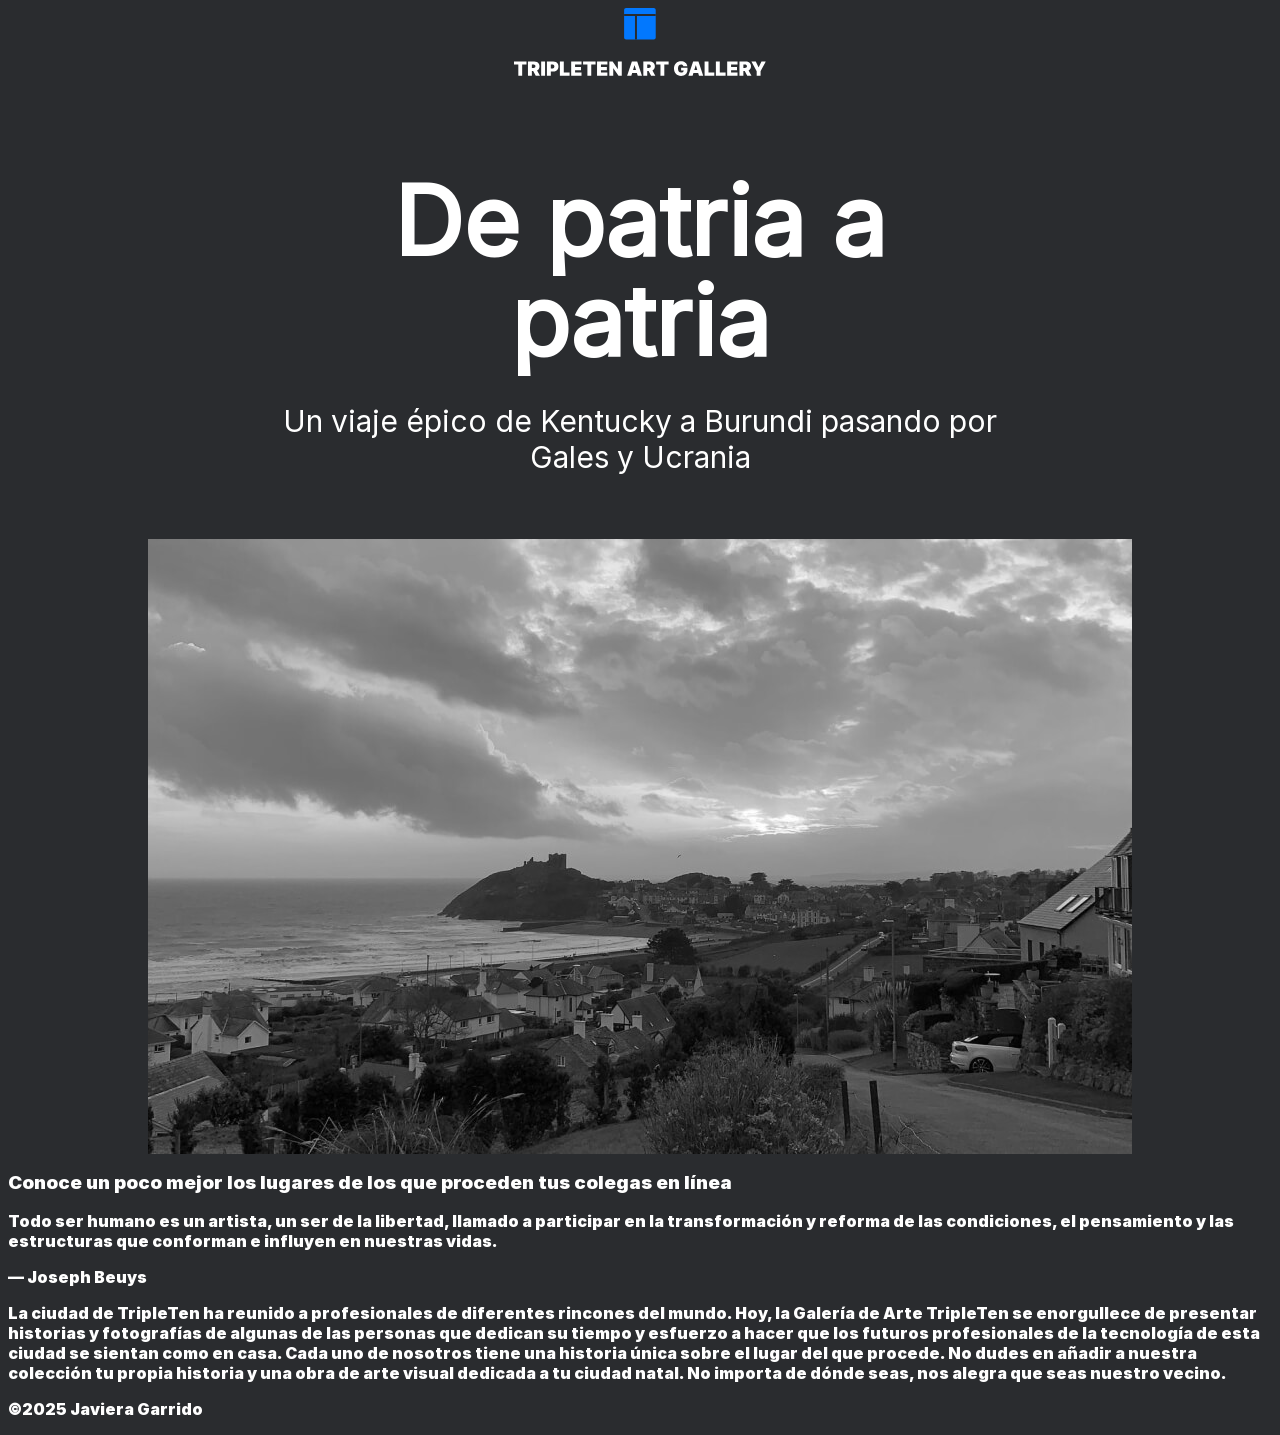
==== index.html @ 82192c32 "nueva actualizacion" ====
<!DOCTYPE html>
<html lang="es">
  <head>
    <meta charset="UTF-8" />
    <meta name="viewport" content="width=device-width, initial-scale=1.0" />
    <title>Galería de Arte Tripleten</title>
    <meta name="description" content="galería de fotos de paisajes" />
    <meta name="keywords" content="galería,patria,lugares,viajes" />
    <meta name="author" content="Javiera Garrido" />
    <link rel="stylesheet" href="./pages/index.css" />
    <link rel="shortcut icon" href="./favicon.png" />
  </head>
  <body>
    <div class="page">
      <header class="header">
        <div>
          <img
            src="./images/logo.svg"
            alt="Logo de Tripleten"
            class="header__logo"
          />
        </div>
      </header>
      <main class="content">
        <section class="lead">
          <h1 class="lead__title">De patria a patria</h1>
          <h2 class="lead__subtitle">
            Un viaje épico de Kentucky a Burundi pasando por Gales y Ucrania
          </h2>
          <img
            src="./images/blackandwhitepaisage.jpg"
            alt="paisaje de playa blanco y negro"
            class="blackandwhite__image"
          />
        </section>
        <section class="intro">
          <h3 class="intro__title">
            Conoce un poco mejor los lugares de los que proceden tus colegas en
            línea
          </h3>
          <p class="intro__text1">
            Todo ser humano es un artista, un ser de la libertad, llamado a
            participar en la transformación y reforma de las condiciones, el
            pensamiento y las estructuras que conforman e influyen en nuestras
            vidas.
          </p>
          <p class="intro__text2">— Joseph Beuys</p>
          <p class="intro__text3">
            La ciudad de TripleTen ha reunido a profesionales de diferentes
            rincones del mundo. Hoy, la Galería de Arte TripleTen se enorgullece
            de presentar historias y fotografías de algunas de las personas que
            dedican su tiempo y esfuerzo a hacer que los futuros profesionales
            de la tecnología de esta ciudad se sientan como en casa. Cada uno de
            nosotros tiene una historia única sobre el lugar del que procede. No
            dudes en añadir a nuestra colección tu propia historia y una obra de
            arte visual dedicada a tu ciudad natal. No importa de dónde seas,
            nos alegra que seas nuestro vecino.
          </p>
        </section>
      </main>
        <footer class="footer">
            <p class="footer__copyright">©2025 Javiera Garrido</p>
          </footer>
        </div>
      </body>
    </html>
---- pages/index.css ----
@import url(../vendor/normalize.css);
@import url(../vendor/fonts.css);
@import url(../blocks/pages.css);
@import url(../blocks/header.css);
@import url(../blocks/lead.css);
@import url(../blocks/photo-grid.css);
@import url(../blocks/places.css);
@import url(../blocks/footer.css);
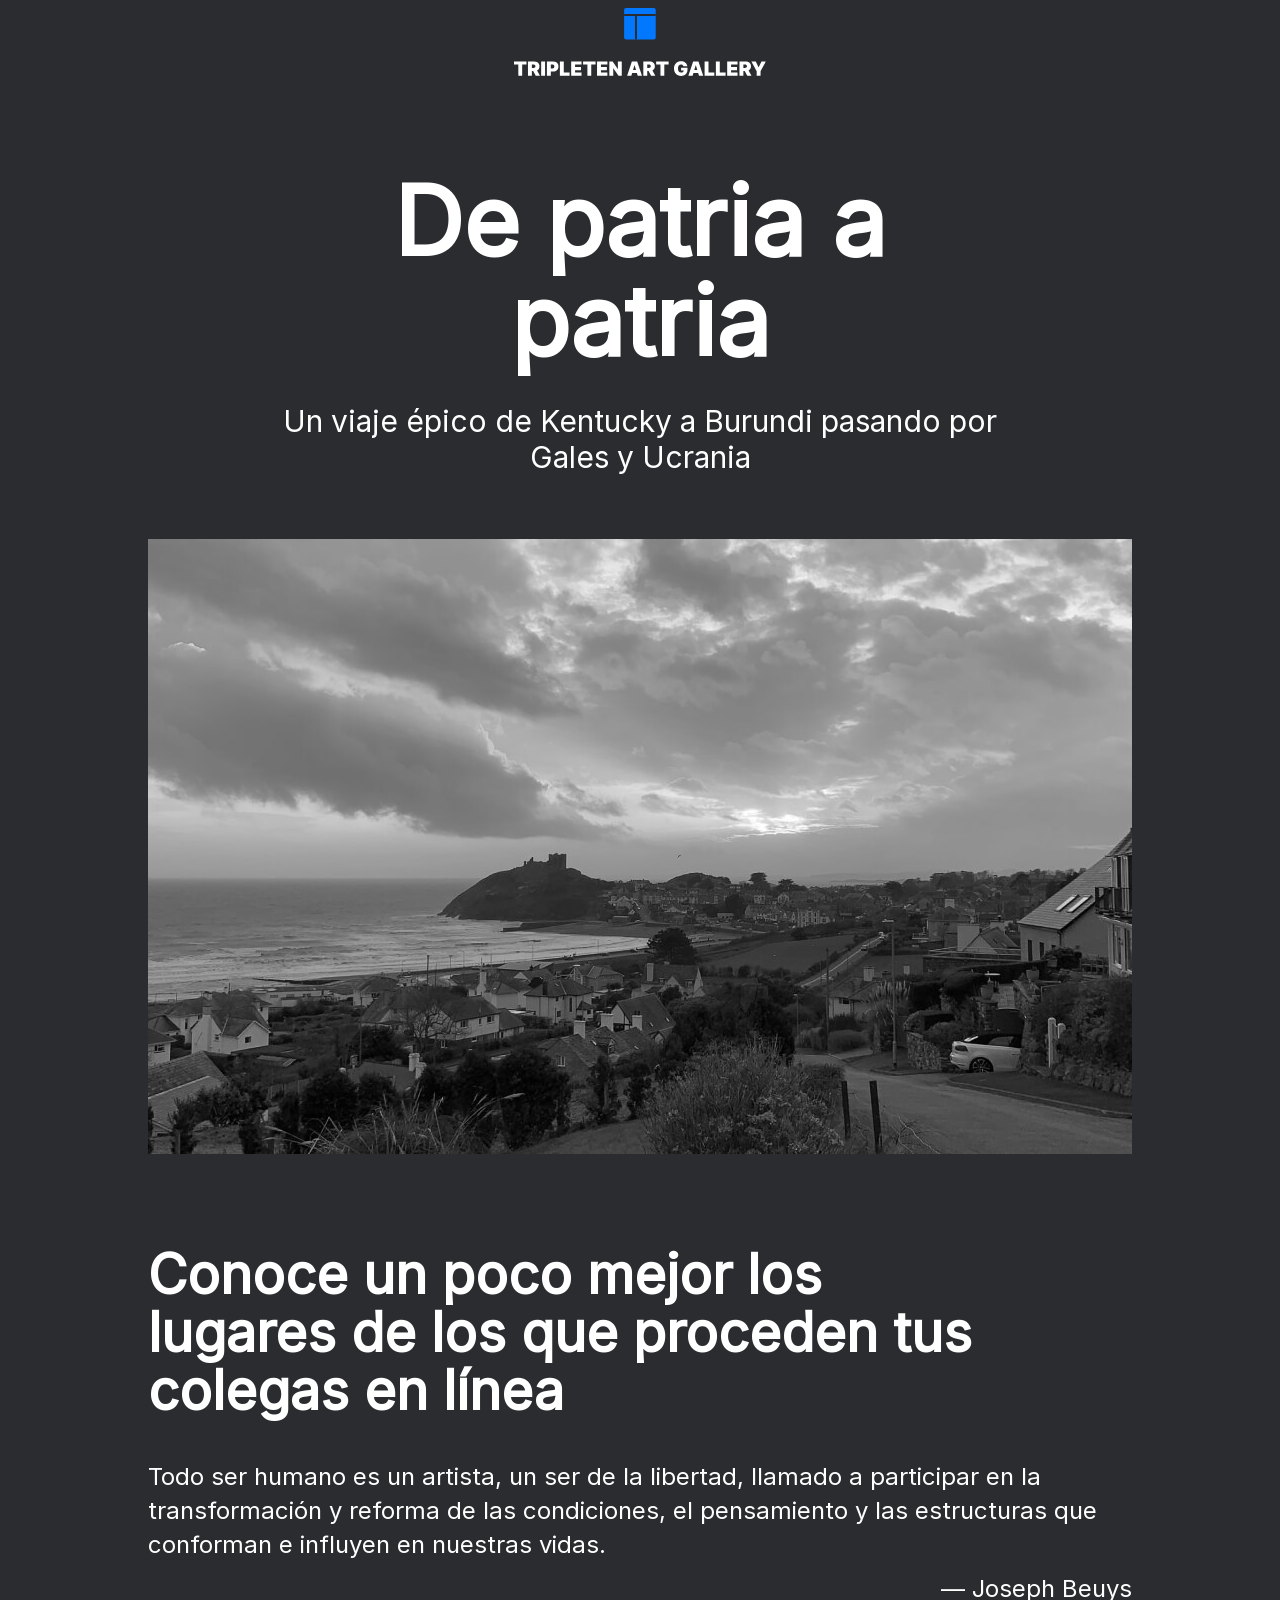
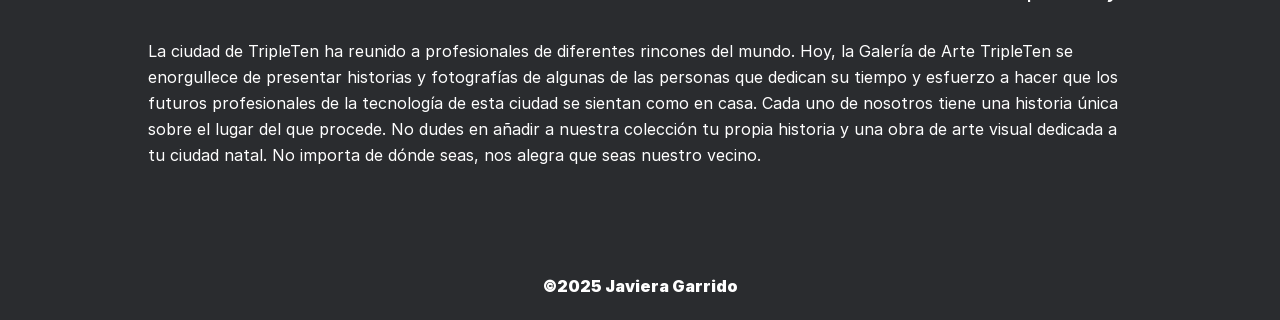
==== commit 9931ba6e: "nueva actualizacion" ====
--- a/index.html
+++ b/index.html
@@ -30,7 +30,7 @@
           <img
             src="./images/blackandwhitepaisage.jpg"
             alt="paisaje de playa blanco y negro"
-            class="blackandwhite__image"
+            class="lead__image"
           />
         </section>
         <section class="intro">
--- a/pages/index.css
+++ b/pages/index.css
@@ -1,7 +1,8 @@
 @import url(../vendor/normalize.css);
 @import url(../vendor/fonts.css);
-@import url(../blocks/pages.css);
+@import url(../blocks/page.css);
 @import url(../blocks/header.css);
+@import url(../blocks/intro.css);
 @import url(../blocks/lead.css);
 @import url(../blocks/photo-grid.css);
 @import url(../blocks/places.css);
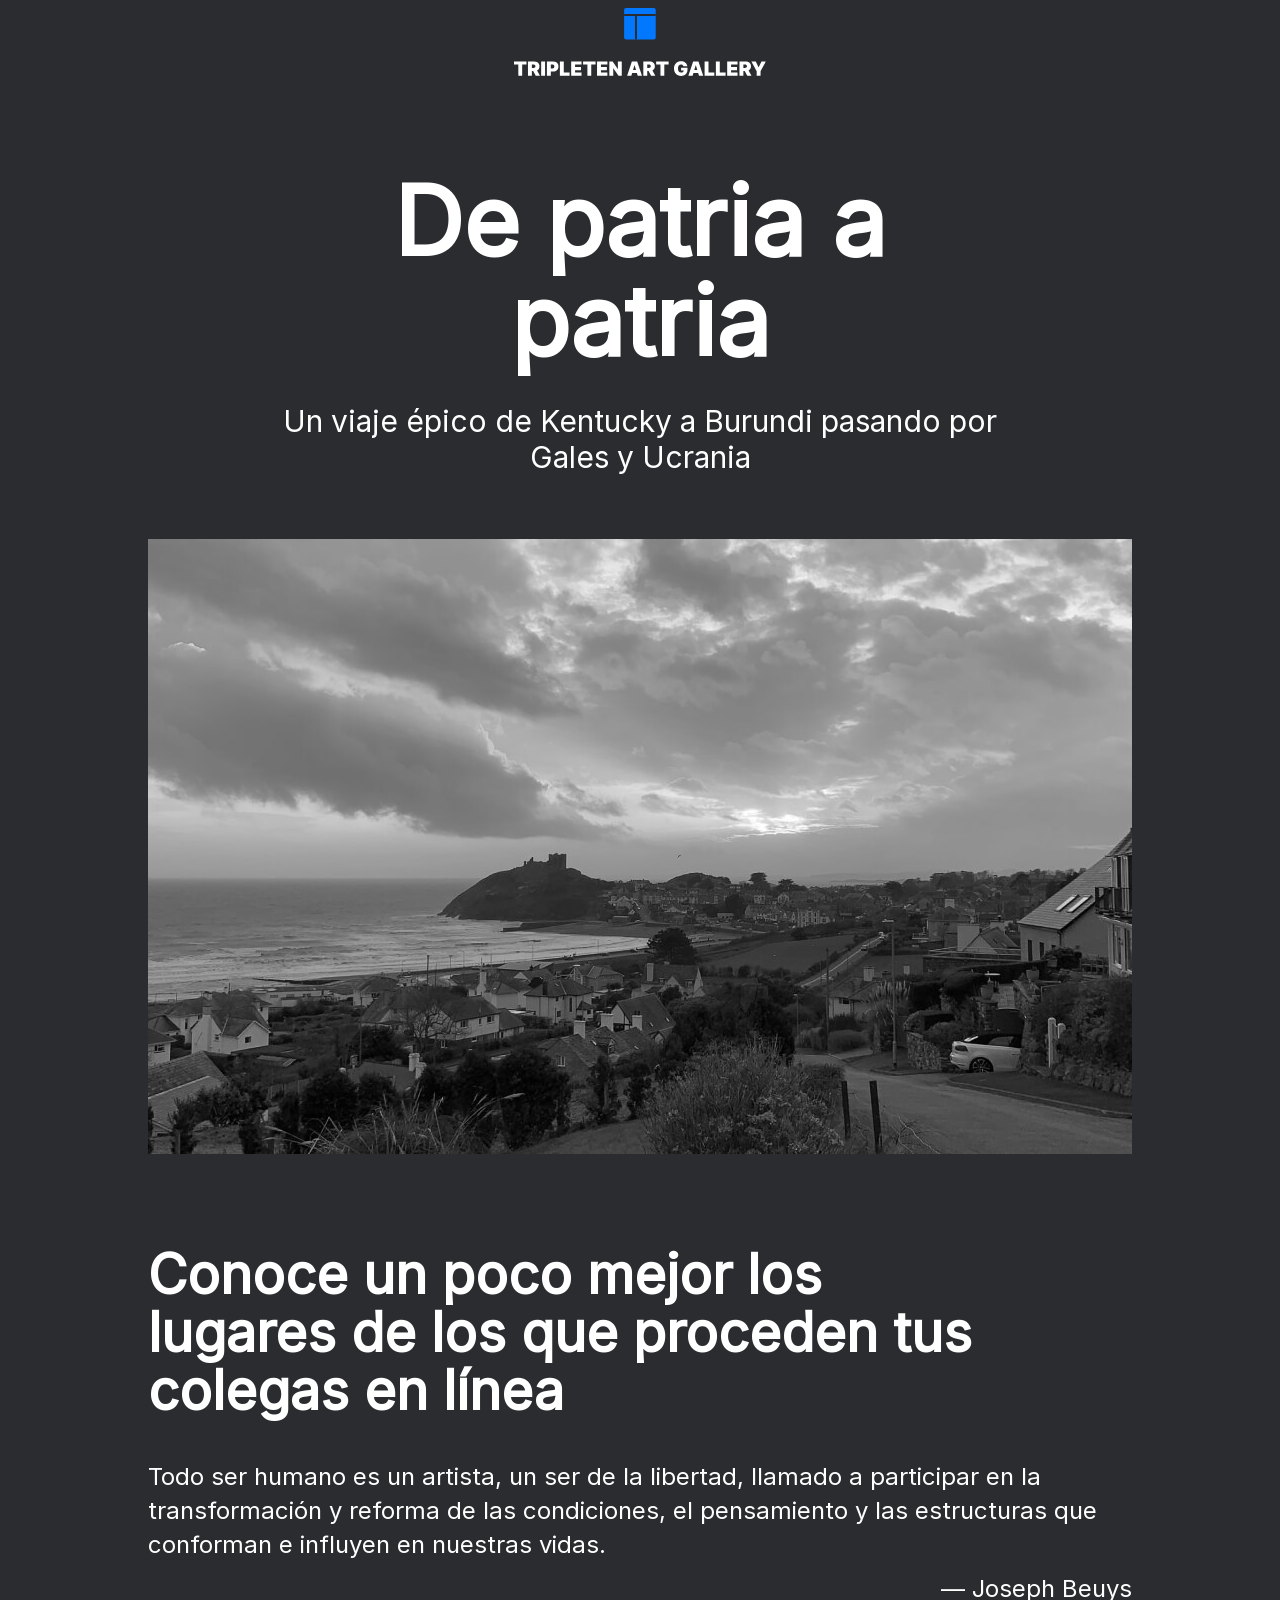
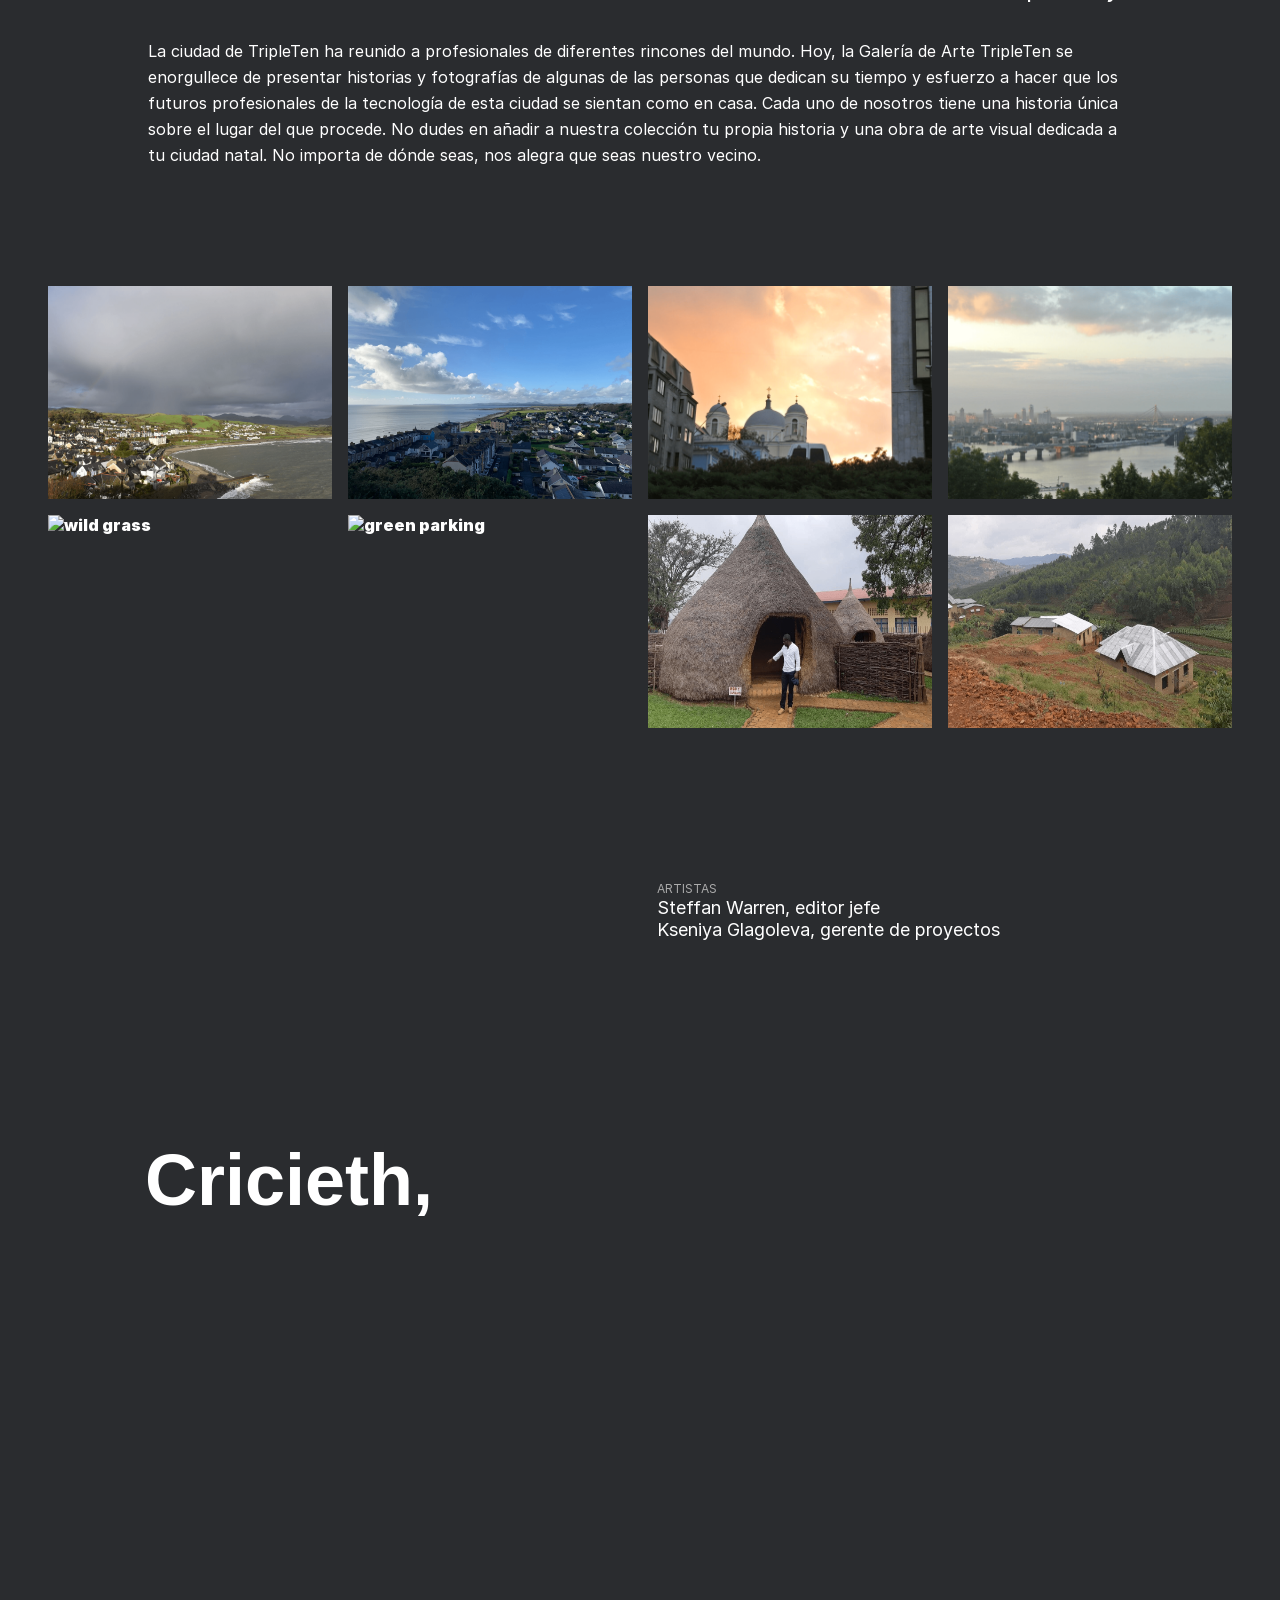
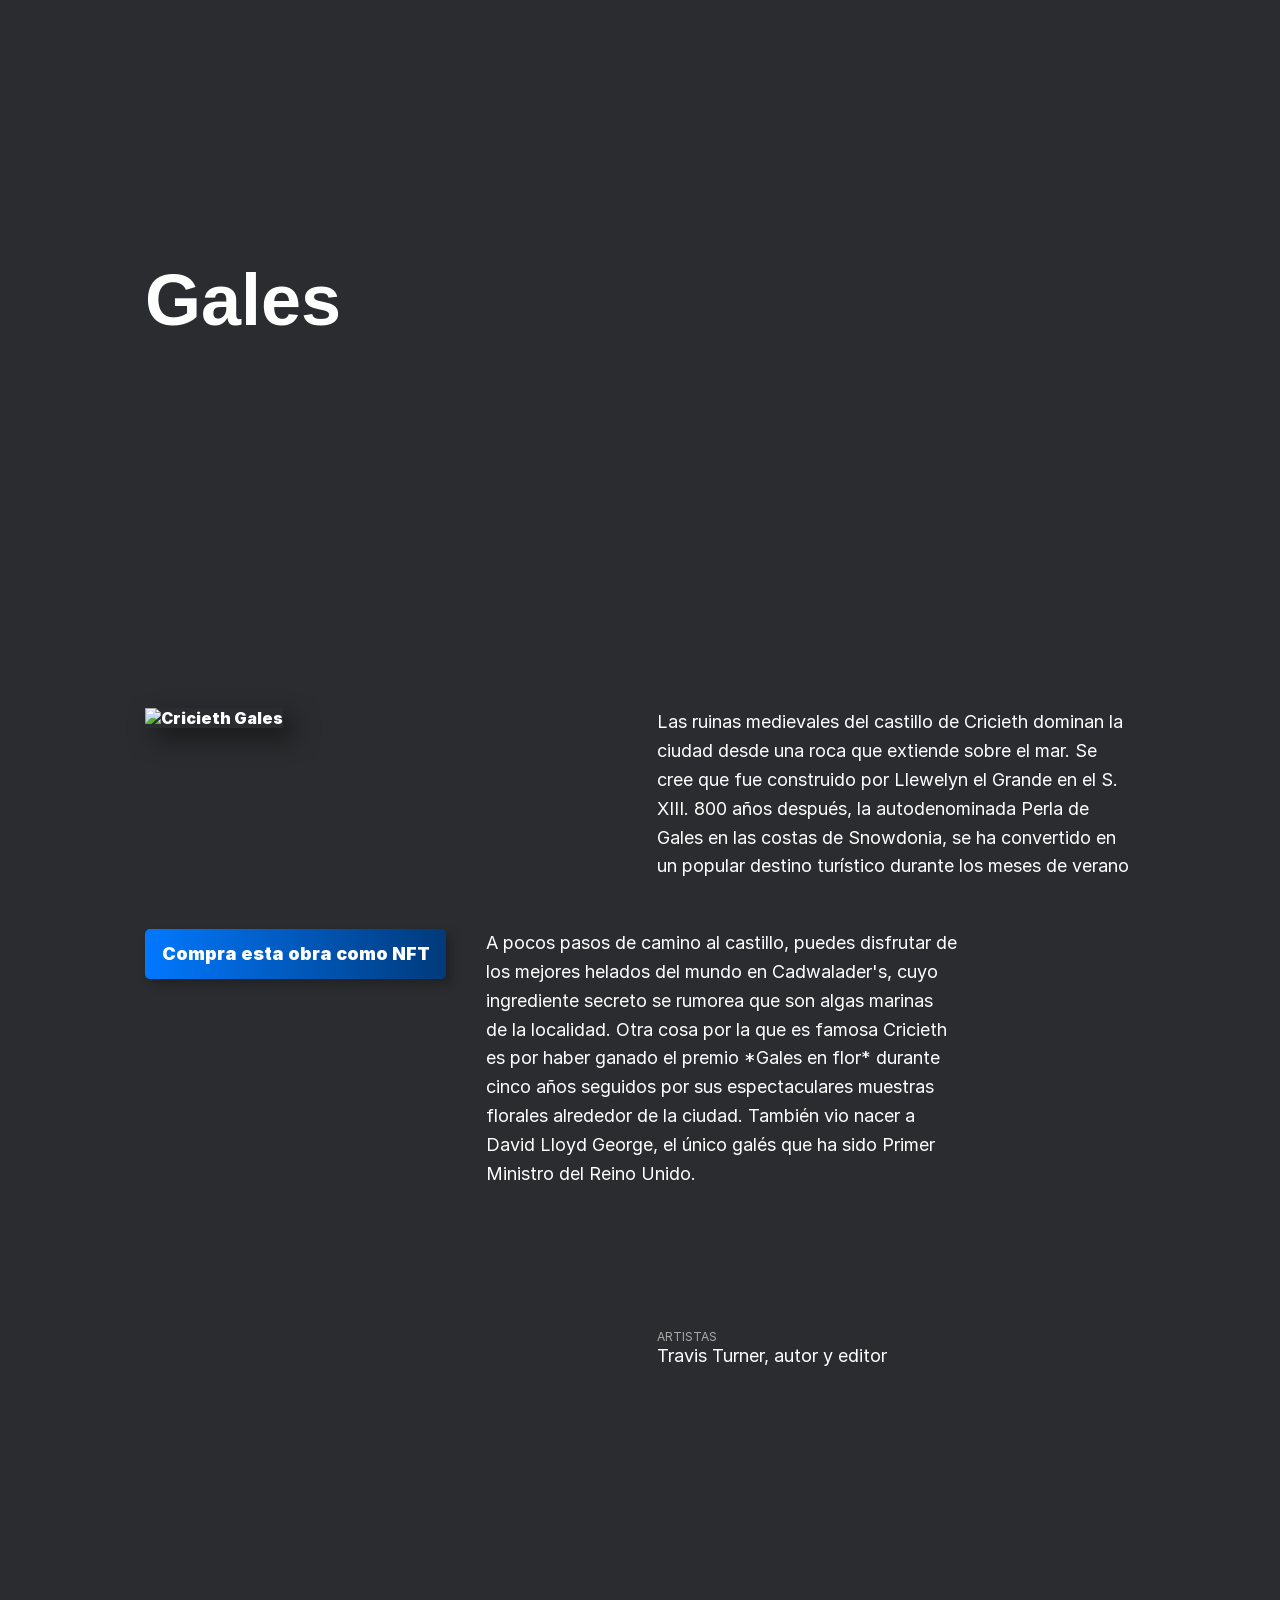
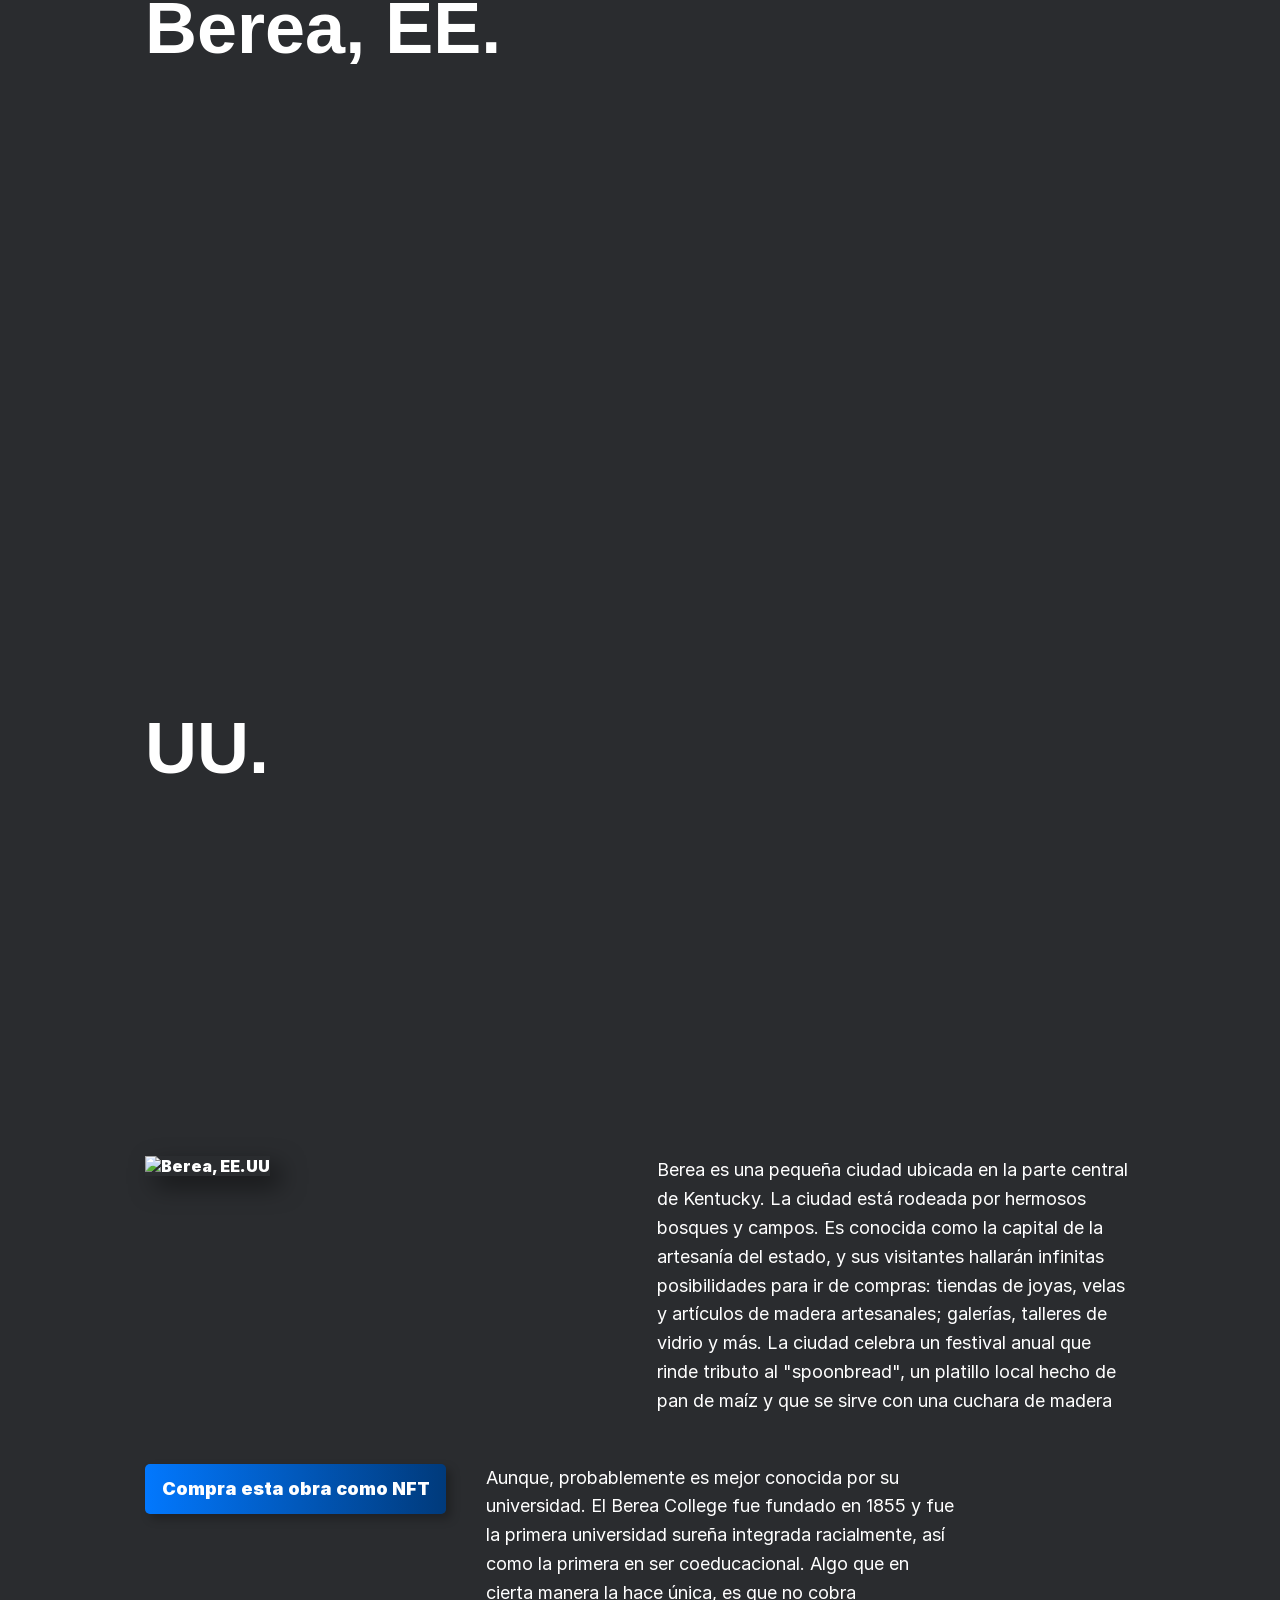
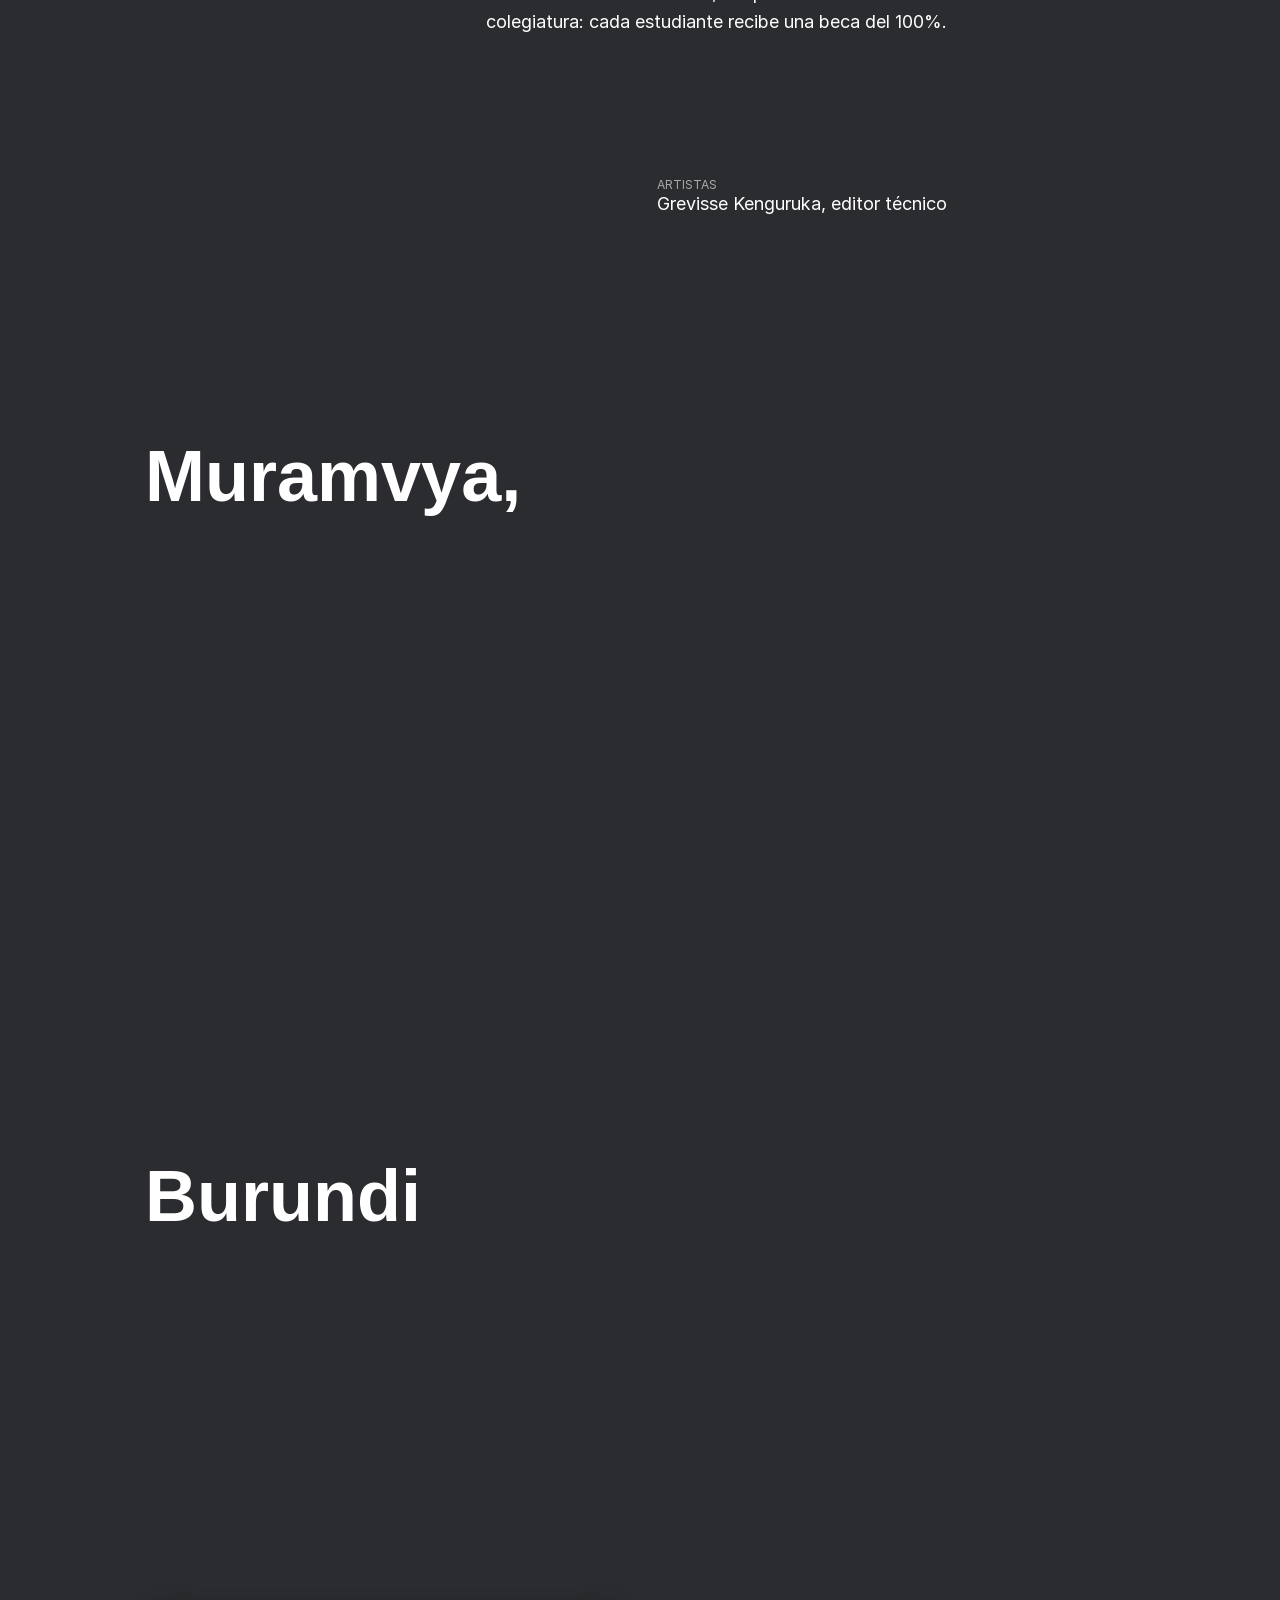
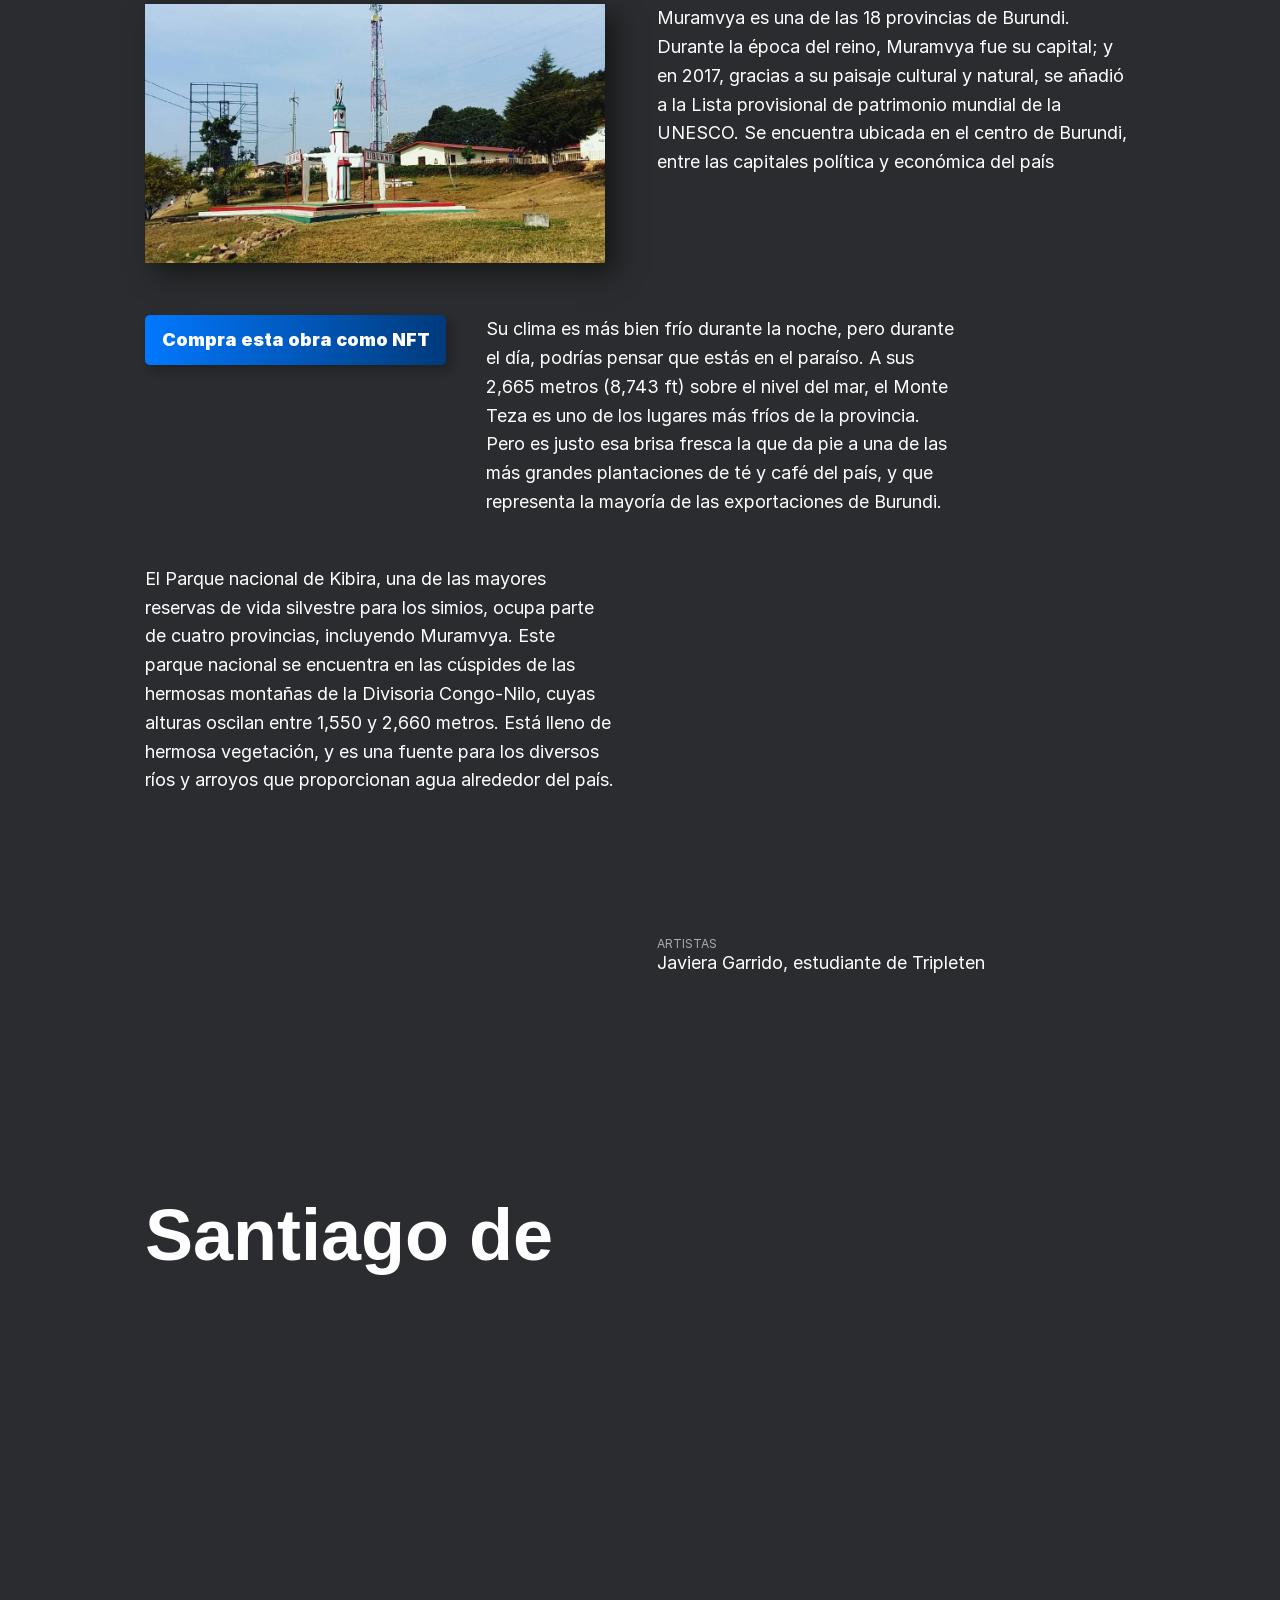
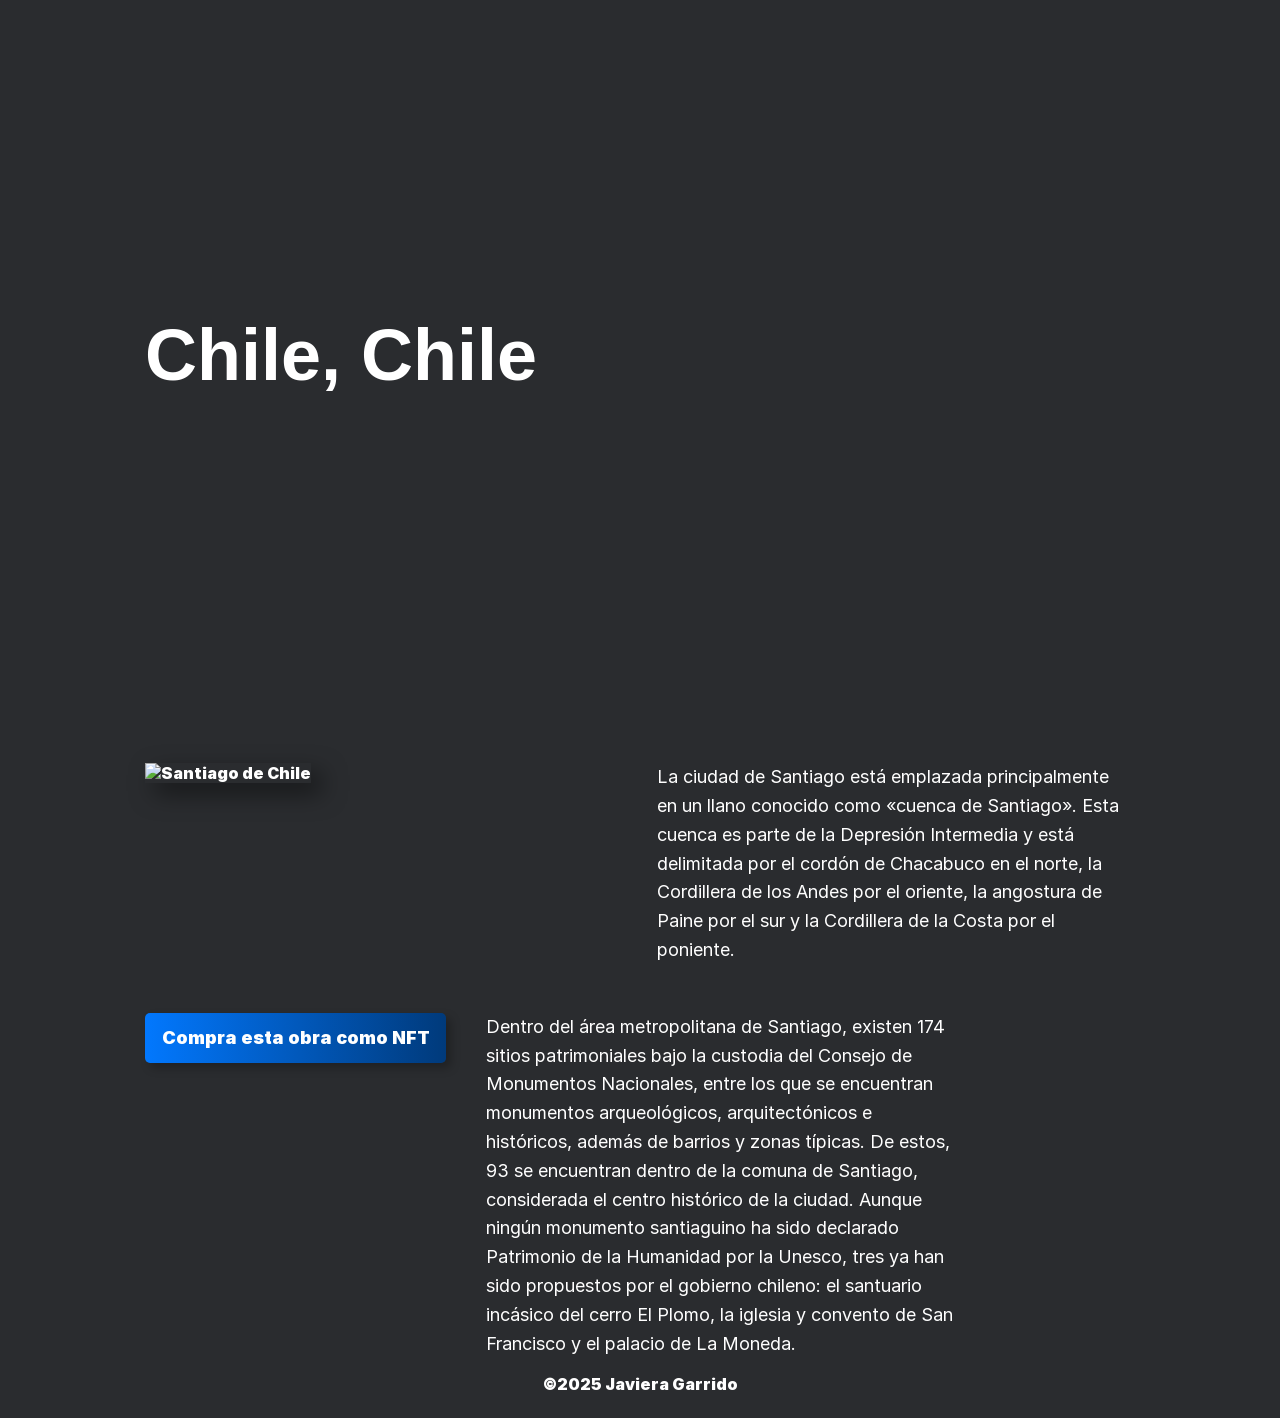
==== commit 18fdb9b3: "Nueva actualizacion de mi proyecto" ====
--- a/index.html
+++ b/index.html
@@ -19,7 +19,7 @@
             alt="Logo de Tripleten"
             class="header__logo"
           />
-        </div>
+      </div>
       </header>
       <main class="content">
         <section class="lead">
@@ -57,6 +57,76 @@
             nos alegra que seas nuestro vecino.
           </p>
         </section>
+        <section class="photo-grid"> 
+          <img src="./images/photo-grid_cloudy_coast.png" alt="cloudy coast" class="photo-grid__image"/>
+          <img src="./images/photo-grid_sunny_coast.png" alt="sunny coast" class="photo-grid__image"/>
+          <img src="./images/photo-grid_church.png" alt="church" class="photo-grid__image"/>
+          <img src="./images/photo-grid_bridge_city.png" alt="city" class="photo-grid__image"/>
+          <img src="./images/photo-grid_grass.png" alt="wild grass" class="photo-grid__image"/>
+          <img src="./images/photo-grid_green_parking.png" alt="green parking" class="photo-grid__image"/>
+          <img src="./images/photo-grid_inzu_y.png" alt="hut" class="photo-grid__image"/>
+          <img src="./images/photo-grid_roof_hill.png" alt="houses in a hill" class="photo-grid__image"/>
+        </section>
+        <section class="places">
+          <div class="places__content">
+          <h2 class="places__header">Cricieth, Gales</h2>
+         <div class="places__image">
+          <img src="./images/Cricieth, Gales.png" alt="Cricieth Gales" class="places__image-item"/>
+          </div>
+          <a class="places__button" href="https://www.theverge.com/22310188/nft-explainer-what-is-blockchain-crypto-art-faq">Compra esta obra como NFT</a>
+          <a href="https://www.theverge.com/22310188/nft-explainer-what-is-blockchain-crypto-art-faq"
+          class="places__link">
+          <span class="places__link-heading">ARTISTAS</span>
+          <p class="places__link-artist">Steffan Warren, editor jefe</p>
+          <p class="places__link-artist">Kseniya Glagoleva, gerente de proyectos</p>
+          </a>
+          <p class="places__paragraph">Las ruinas medievales del castillo de Cricieth dominan la ciudad desde una roca que extiende sobre el mar. Se cree que fue construido por Llewelyn el Grande en el S. XIII. 800 años después, la autodenominada Perla de Gales en las costas de Snowdonia, se ha convertido en un popular destino turístico durante los meses de verano</p>
+          <p class="places__paragraph">A pocos pasos de camino al castillo, puedes disfrutar de los mejores helados del mundo en Cadwalader's, cuyo ingrediente secreto se rumorea que son algas marinas de la localidad. Otra cosa por la que es famosa Cricieth es por haber ganado el premio *Gales en flor* durante cinco años seguidos por sus espectaculares muestras florales alrededor de la ciudad. También vio nacer a David Lloyd George, el único galés que ha sido Primer Ministro del Reino Unido.</p>
+          </div>
+          <div class="places__content">
+            <h2 class="places__header">Berea, EE. UU.</h2>
+           <div class="places__image">
+            <img src="./images/Berea, EE. UU.png" alt="Berea, EE.UU" class="places__image-item"/>
+            </div>
+            <a class="places__button" href="https://www.theverge.com/22310188/nft-explainer-what-is-blockchain-crypto-art-faq">Compra esta obra como NFT</a>
+            <a href="https://www.theverge.com/22310188/nft-explainer-what-is-blockchain-crypto-art-faq"
+            class="places__link">
+            <span class="places__link-heading">ARTISTAS</span>
+            <p class="places__link-artist">Travis Turner, autor y editor</p>
+            </a>
+            <p class="places__paragraph">Berea es una pequeña ciudad ubicada en la parte central de Kentucky. La ciudad está rodeada por hermosos bosques y campos. Es conocida como la capital de la artesanía del estado, y sus visitantes hallarán infinitas posibilidades para ir de compras: tiendas de joyas, velas y artículos de madera artesanales; galerías, talleres de vidrio y más. La ciudad celebra un festival anual que rinde tributo al "spoonbread", un platillo local hecho de pan de maíz y que se sirve con una cuchara de madera</p>
+            <p class="places__paragraph">Aunque, probablemente es mejor conocida por su universidad. El Berea College fue fundado en 1855 y fue la primera universidad sureña integrada racialmente, así como la primera en ser coeducacional. Algo que en cierta manera la hace única, es que no cobra colegiatura: cada estudiante recibe una beca del 100%.</p>
+            </div>
+            <div class="places__content">
+              <h2 class="places__header">Muramvya, Burundi</h2>
+             <div class="places__image">
+              <img src="./images/Muramvya, Burundi.png" alt="Muramvya, Burundi" class="places__image-item"/>
+              </div>
+              <a class="places__button" href="https://www.theverge.com/22310188/nft-explainer-what-is-blockchain-crypto-art-faq">Compra esta obra como NFT</a>
+              <a href="https://www.theverge.com/22310188/nft-explainer-what-is-blockchain-crypto-art-faq"
+              class="places__link">
+              <span class="places__link-heading">ARTISTAS</span>
+              <p class="places__link-artist">Grevisse Kenguruka, editor técnico</p>
+              </a>
+              <p class="places__paragraph">Muramvya es una de las 18 provincias de Burundi. Durante la época del reino, Muramvya fue su capital; y en 2017, gracias a su paisaje cultural y natural, se añadió a la Lista provisional de patrimonio mundial de la UNESCO. Se encuentra ubicada en el centro de Burundi, entre las capitales política y económica del país</p>
+              <p class="places__paragraph">Su clima es más bien frío durante la noche, pero durante el día, podrías pensar que estás en el paraíso. A sus 2,665 metros (8,743 ft) sobre el nivel del mar, el Monte Teza es uno de los lugares más fríos de la provincia. Pero es justo esa brisa fresca la que da pie a una de las más grandes plantaciones de té y café del país, y que representa la mayoría de las exportaciones de Burundi.</p>
+              <p class="places__paragraph">El Parque nacional de Kibira, una de las mayores reservas de vida silvestre para los simios, ocupa parte de cuatro provincias, incluyendo Muramvya. Este parque nacional se encuentra en las cúspides de las hermosas montañas de la Divisoria Congo-Nilo, cuyas alturas oscilan entre 1,550 y 2,660 metros. Está lleno de hermosa vegetación, y es una fuente para los diversos ríos y arroyos que proporcionan agua alrededor del país.</p>
+            </div>
+              <div class="places__content">
+                <h2 class="places__header">Santiago de Chile, Chile</h2>
+               <div class="places__image">
+                <img src="./images/Santiago de Chile.jpg" alt="Santiago de Chile" class="places__image-item"/>
+                </div>
+                <a class="places__button" href="https://www.theverge.com/22310188/nft-explainer-what-is-blockchain-crypto-art-faq">Compra esta obra como NFT</a>
+                <a href="https://www.theverge.com/22310188/nft-explainer-what-is-blockchain-crypto-art-faq"
+                class="places__link">
+                <span class="places__link-heading">ARTISTAS</span>
+                <p class="places__link-artist">Javiera Garrido, estudiante de Tripleten</p>
+                </a>
+                <p class="places__paragraph">La ciudad de Santiago está emplazada principalmente en un llano conocido como «cuenca de Santiago». Esta cuenca es parte de la Depresión Intermedia y está delimitada por el cordón de Chacabuco en el norte, la Cordillera de los Andes por el oriente, la angostura de Paine por el sur y la Cordillera de la Costa por el poniente.</p>
+                <p class="places__paragraph">Dentro del área metropolitana de Santiago, existen 174 sitios patrimoniales bajo la custodia del Consejo de Monumentos Nacionales, entre los que se encuentran monumentos arqueológicos, arquitectónicos e históricos, además de barrios y zonas típicas. De estos, 93 se encuentran dentro de la comuna de Santiago, considerada el centro histórico de la ciudad. Aunque ningún monumento santiaguino ha sido declarado Patrimonio de la Humanidad por la Unesco, tres ya han sido propuestos por el gobierno chileno: el santuario incásico del cerro El Plomo, la iglesia y convento de San Francisco y el palacio de La Moneda.</p>
+                </div>
+         </section>
       </main>
         <footer class="footer">
             <p class="footer__copyright">©2025 Javiera Garrido</p>
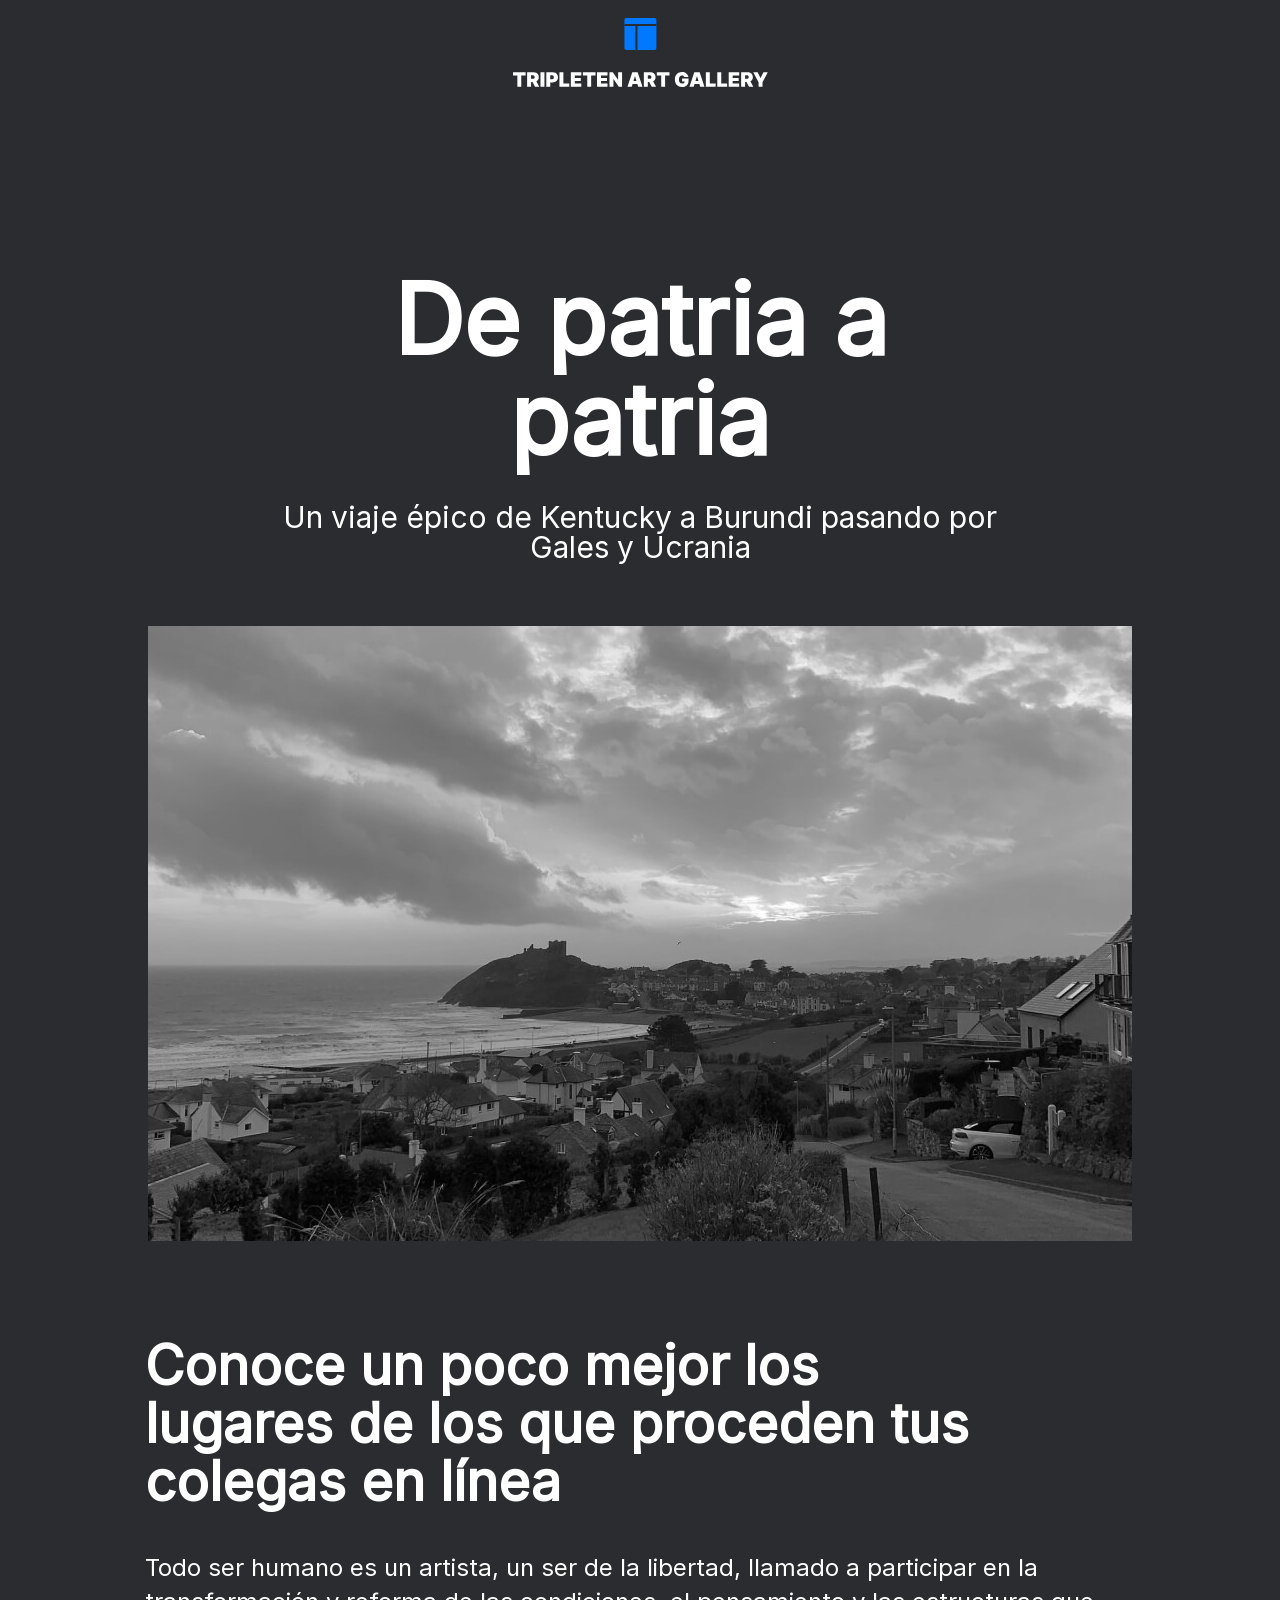
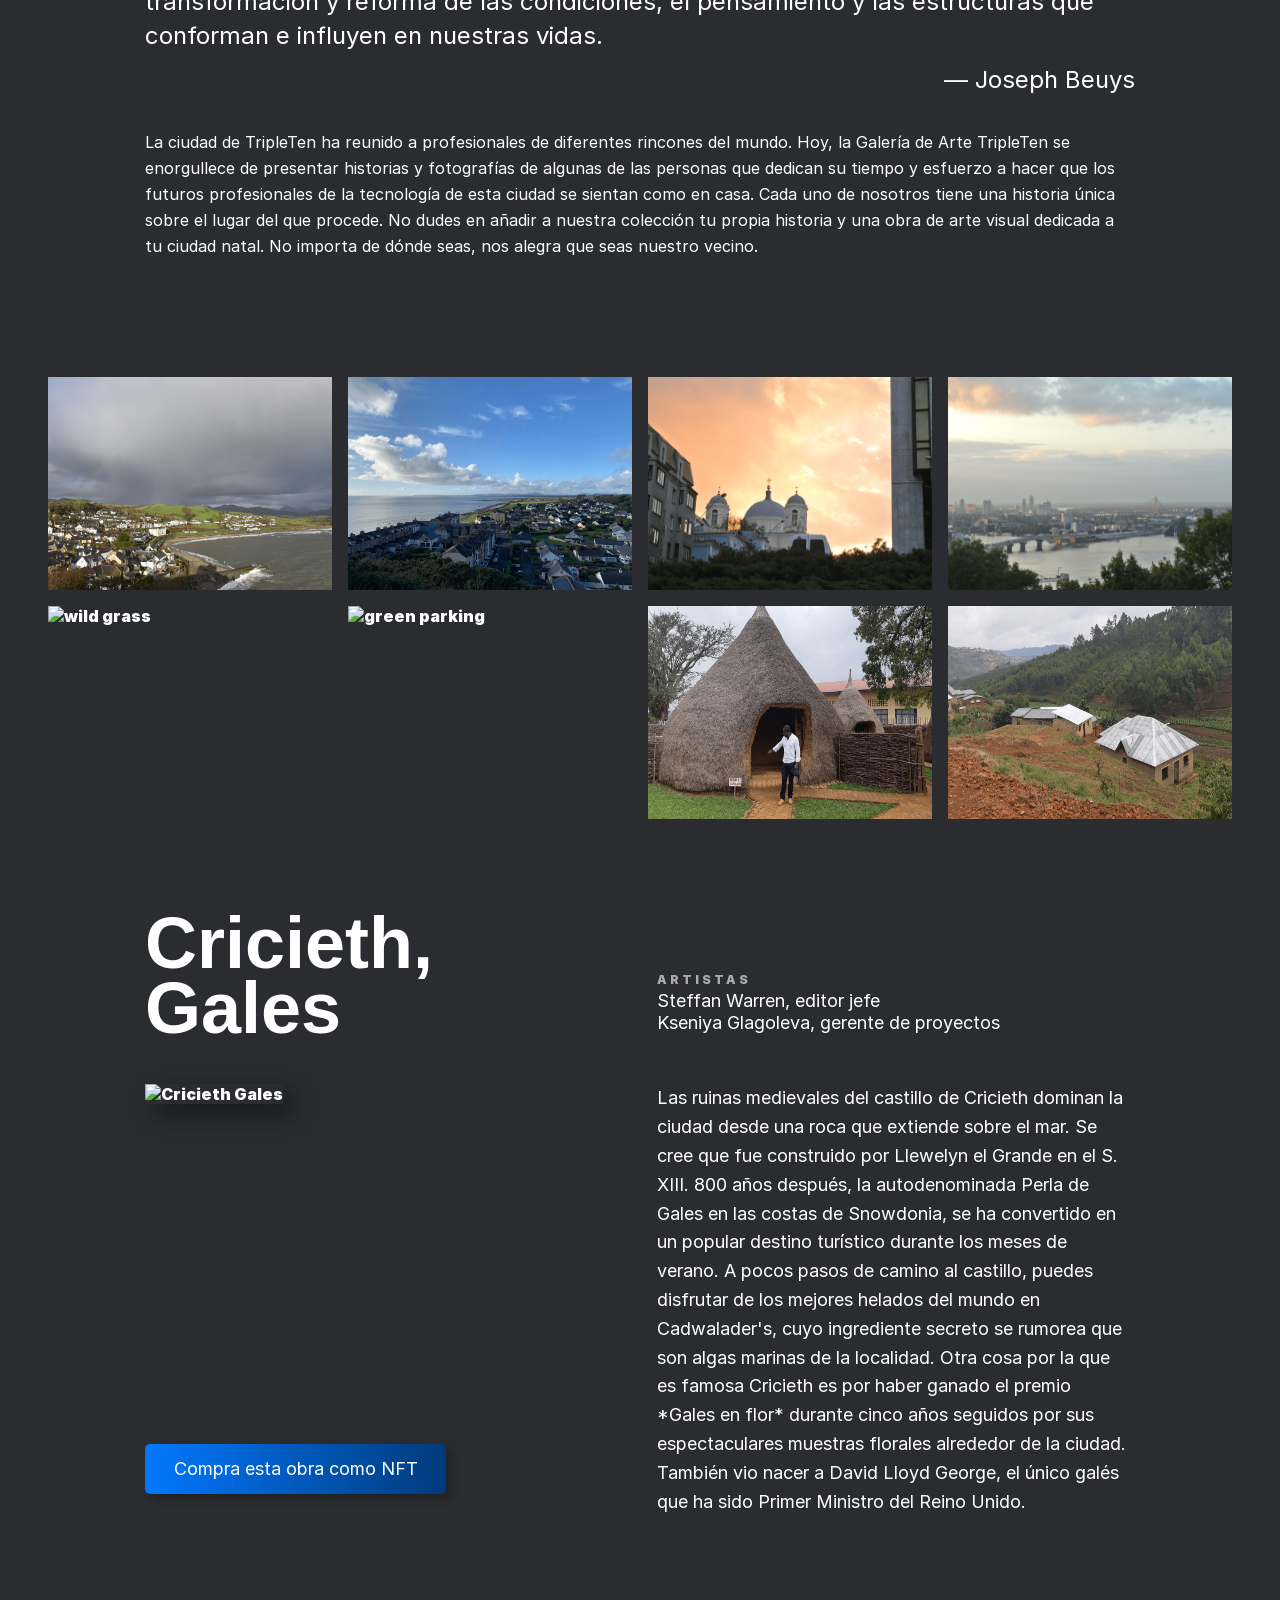
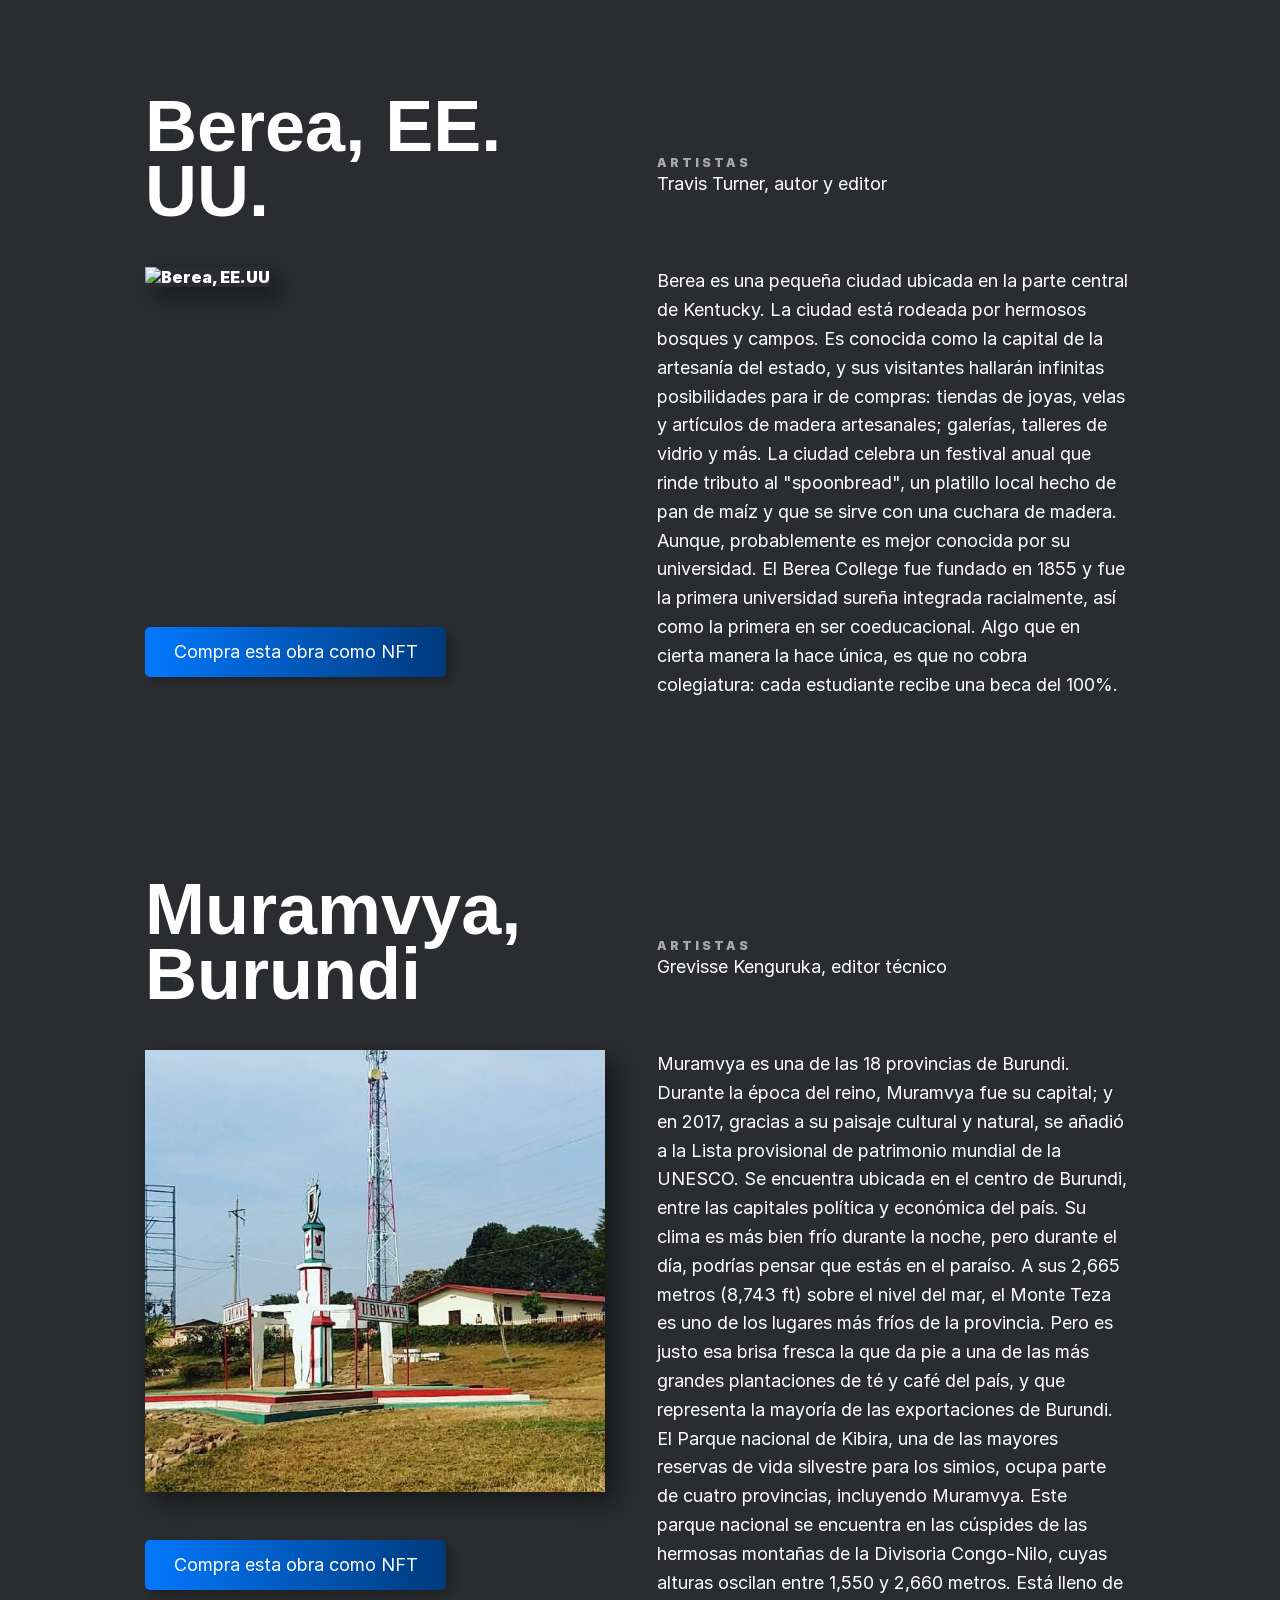
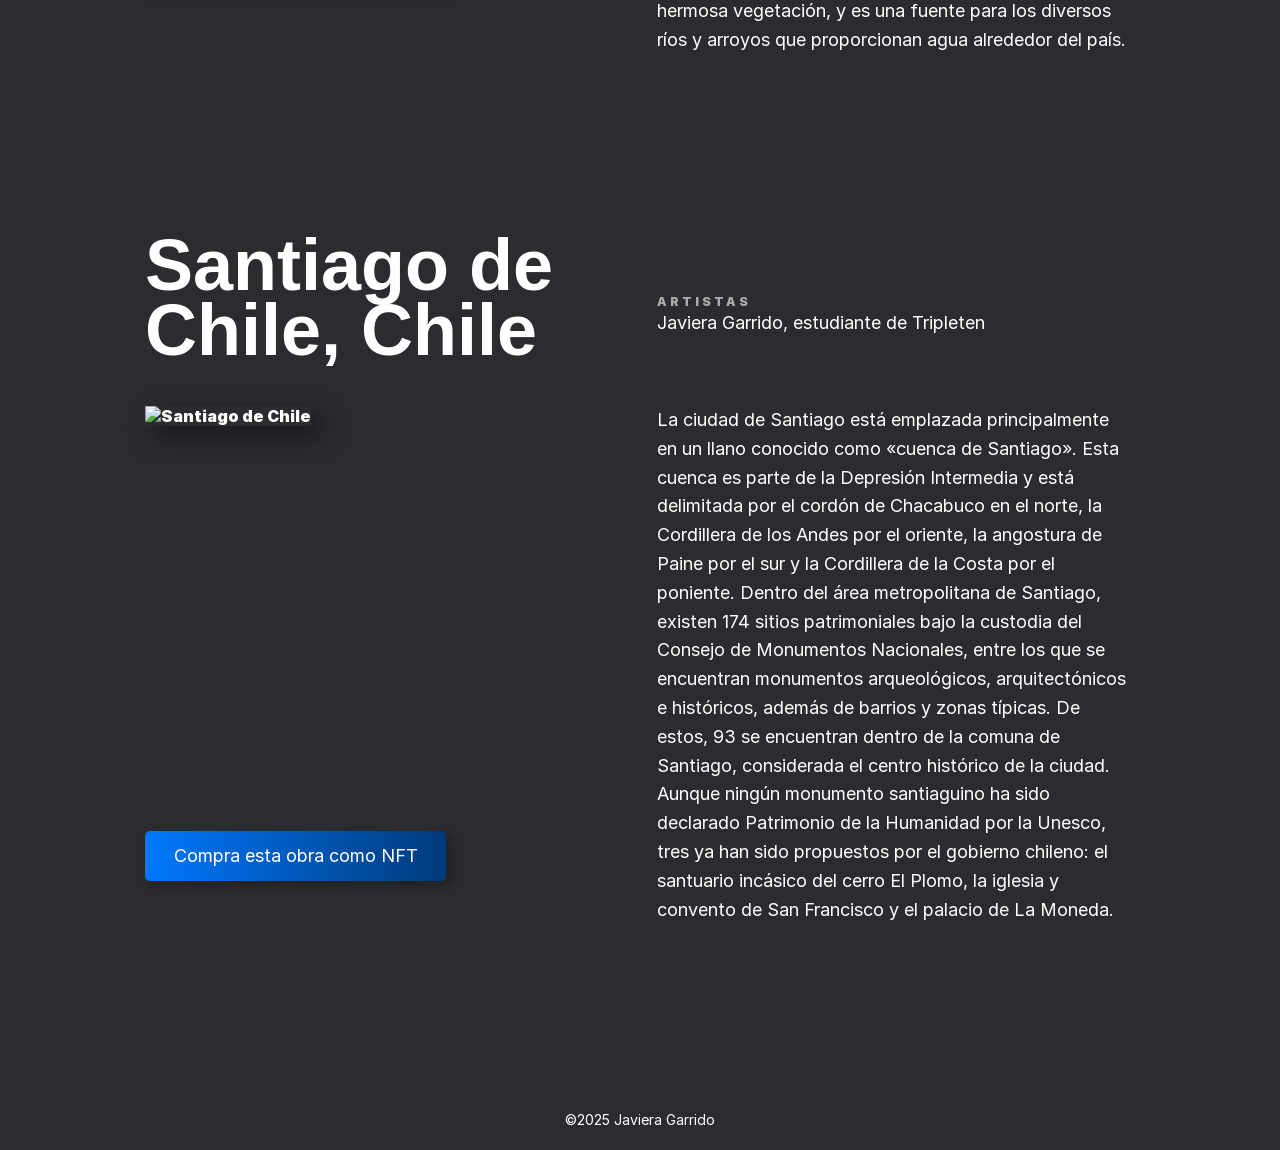
==== commit e8dea7cf: "Nueva actualización de mi proyecto" ====
--- a/index.html
+++ b/index.html
@@ -13,39 +13,39 @@
   <body>
     <div class="page">
       <header class="header">
-        <div>
           <img
             src="./images/logo.svg"
             alt="Logo de Tripleten"
             class="header__logo"
           />
-      </div>
-      </header>
-      <main class="content">
-        <section class="lead">
+          <section class="header__content">
           <h1 class="lead__title">De patria a patria</h1>
           <h2 class="lead__subtitle">
             Un viaje épico de Kentucky a Burundi pasando por Gales y Ucrania
           </h2>
+          <div class="lead__content-image">
           <img
             src="./images/blackandwhitepaisage.jpg"
             alt="paisaje de playa blanco y negro"
             class="lead__image"
           />
+          </div>
         </section>
-        <section class="intro">
-          <h3 class="intro__title">
+      </header>
+        <main class="content">
+          <section class="main">
+          <h3 class="main__title">
             Conoce un poco mejor los lugares de los que proceden tus colegas en
             línea
           </h3>
-          <p class="intro__text1">
+          <p class="main__text1">
             Todo ser humano es un artista, un ser de la libertad, llamado a
             participar en la transformación y reforma de las condiciones, el
             pensamiento y las estructuras que conforman e influyen en nuestras
             vidas.
           </p>
-          <p class="intro__text2">— Joseph Beuys</p>
-          <p class="intro__text3">
+          <p class="main__text2">— Joseph Beuys</p>
+          <p class="main__text3">
             La ciudad de TripleTen ha reunido a profesionales de diferentes
             rincones del mundo. Hoy, la Galería de Arte TripleTen se enorgullece
             de presentar historias y fotografías de algunas de las personas que
@@ -80,8 +80,8 @@
           <p class="places__link-artist">Steffan Warren, editor jefe</p>
           <p class="places__link-artist">Kseniya Glagoleva, gerente de proyectos</p>
           </a>
-          <p class="places__paragraph">Las ruinas medievales del castillo de Cricieth dominan la ciudad desde una roca que extiende sobre el mar. Se cree que fue construido por Llewelyn el Grande en el S. XIII. 800 años después, la autodenominada Perla de Gales en las costas de Snowdonia, se ha convertido en un popular destino turístico durante los meses de verano</p>
-          <p class="places__paragraph">A pocos pasos de camino al castillo, puedes disfrutar de los mejores helados del mundo en Cadwalader's, cuyo ingrediente secreto se rumorea que son algas marinas de la localidad. Otra cosa por la que es famosa Cricieth es por haber ganado el premio *Gales en flor* durante cinco años seguidos por sus espectaculares muestras florales alrededor de la ciudad. También vio nacer a David Lloyd George, el único galés que ha sido Primer Ministro del Reino Unido.</p>
+          <p class="places__paragraph">Las ruinas medievales del castillo de Cricieth dominan la ciudad desde una roca que extiende sobre el mar. Se cree que fue construido por Llewelyn el Grande en el S. XIII. 800 años después, la autodenominada Perla de Gales en las costas de Snowdonia, se ha convertido en un popular destino turístico durante los meses de verano. 
+            A pocos pasos de camino al castillo, puedes disfrutar de los mejores helados del mundo en Cadwalader's, cuyo ingrediente secreto se rumorea que son algas marinas de la localidad. Otra cosa por la que es famosa Cricieth es por haber ganado el premio *Gales en flor* durante cinco años seguidos por sus espectaculares muestras florales alrededor de la ciudad. También vio nacer a David Lloyd George, el único galés que ha sido Primer Ministro del Reino Unido.</p>
           </div>
           <div class="places__content">
             <h2 class="places__header">Berea, EE. UU.</h2>
@@ -94,8 +94,8 @@
             <span class="places__link-heading">ARTISTAS</span>
             <p class="places__link-artist">Travis Turner, autor y editor</p>
             </a>
-            <p class="places__paragraph">Berea es una pequeña ciudad ubicada en la parte central de Kentucky. La ciudad está rodeada por hermosos bosques y campos. Es conocida como la capital de la artesanía del estado, y sus visitantes hallarán infinitas posibilidades para ir de compras: tiendas de joyas, velas y artículos de madera artesanales; galerías, talleres de vidrio y más. La ciudad celebra un festival anual que rinde tributo al "spoonbread", un platillo local hecho de pan de maíz y que se sirve con una cuchara de madera</p>
-            <p class="places__paragraph">Aunque, probablemente es mejor conocida por su universidad. El Berea College fue fundado en 1855 y fue la primera universidad sureña integrada racialmente, así como la primera en ser coeducacional. Algo que en cierta manera la hace única, es que no cobra colegiatura: cada estudiante recibe una beca del 100%.</p>
+            <p class="places__paragraph">Berea es una pequeña ciudad ubicada en la parte central de Kentucky. La ciudad está rodeada por hermosos bosques y campos. Es conocida como la capital de la artesanía del estado, y sus visitantes hallarán infinitas posibilidades para ir de compras: tiendas de joyas, velas y artículos de madera artesanales; galerías, talleres de vidrio y más. La ciudad celebra un festival anual que rinde tributo al "spoonbread", un platillo local hecho de pan de maíz y que se sirve con una cuchara de madera. 
+              Aunque, probablemente es mejor conocida por su universidad. El Berea College fue fundado en 1855 y fue la primera universidad sureña integrada racialmente, así como la primera en ser coeducacional. Algo que en cierta manera la hace única, es que no cobra colegiatura: cada estudiante recibe una beca del 100%.</p>
             </div>
             <div class="places__content">
               <h2 class="places__header">Muramvya, Burundi</h2>
@@ -108,9 +108,9 @@
               <span class="places__link-heading">ARTISTAS</span>
               <p class="places__link-artist">Grevisse Kenguruka, editor técnico</p>
               </a>
-              <p class="places__paragraph">Muramvya es una de las 18 provincias de Burundi. Durante la época del reino, Muramvya fue su capital; y en 2017, gracias a su paisaje cultural y natural, se añadió a la Lista provisional de patrimonio mundial de la UNESCO. Se encuentra ubicada en el centro de Burundi, entre las capitales política y económica del país</p>
-              <p class="places__paragraph">Su clima es más bien frío durante la noche, pero durante el día, podrías pensar que estás en el paraíso. A sus 2,665 metros (8,743 ft) sobre el nivel del mar, el Monte Teza es uno de los lugares más fríos de la provincia. Pero es justo esa brisa fresca la que da pie a una de las más grandes plantaciones de té y café del país, y que representa la mayoría de las exportaciones de Burundi.</p>
-              <p class="places__paragraph">El Parque nacional de Kibira, una de las mayores reservas de vida silvestre para los simios, ocupa parte de cuatro provincias, incluyendo Muramvya. Este parque nacional se encuentra en las cúspides de las hermosas montañas de la Divisoria Congo-Nilo, cuyas alturas oscilan entre 1,550 y 2,660 metros. Está lleno de hermosa vegetación, y es una fuente para los diversos ríos y arroyos que proporcionan agua alrededor del país.</p>
+              <p class="places__paragraph">Muramvya es una de las 18 provincias de Burundi. Durante la época del reino, Muramvya fue su capital; y en 2017, gracias a su paisaje cultural y natural, se añadió a la Lista provisional de patrimonio mundial de la UNESCO. Se encuentra ubicada en el centro de Burundi, entre las capitales política y económica del país. 
+                Su clima es más bien frío durante la noche, pero durante el día, podrías pensar que estás en el paraíso. A sus 2,665 metros (8,743 ft) sobre el nivel del mar, el Monte Teza es uno de los lugares más fríos de la provincia. Pero es justo esa brisa fresca la que da pie a una de las más grandes plantaciones de té y café del país, y que representa la mayoría de las exportaciones de Burundi. 
+                El Parque nacional de Kibira, una de las mayores reservas de vida silvestre para los simios, ocupa parte de cuatro provincias, incluyendo Muramvya. Este parque nacional se encuentra en las cúspides de las hermosas montañas de la Divisoria Congo-Nilo, cuyas alturas oscilan entre 1,550 y 2,660 metros. Está lleno de hermosa vegetación, y es una fuente para los diversos ríos y arroyos que proporcionan agua alrededor del país.</p>
             </div>
               <div class="places__content">
                 <h2 class="places__header">Santiago de Chile, Chile</h2>
@@ -123,8 +123,8 @@
                 <span class="places__link-heading">ARTISTAS</span>
                 <p class="places__link-artist">Javiera Garrido, estudiante de Tripleten</p>
                 </a>
-                <p class="places__paragraph">La ciudad de Santiago está emplazada principalmente en un llano conocido como «cuenca de Santiago». Esta cuenca es parte de la Depresión Intermedia y está delimitada por el cordón de Chacabuco en el norte, la Cordillera de los Andes por el oriente, la angostura de Paine por el sur y la Cordillera de la Costa por el poniente.</p>
-                <p class="places__paragraph">Dentro del área metropolitana de Santiago, existen 174 sitios patrimoniales bajo la custodia del Consejo de Monumentos Nacionales, entre los que se encuentran monumentos arqueológicos, arquitectónicos e históricos, además de barrios y zonas típicas. De estos, 93 se encuentran dentro de la comuna de Santiago, considerada el centro histórico de la ciudad. Aunque ningún monumento santiaguino ha sido declarado Patrimonio de la Humanidad por la Unesco, tres ya han sido propuestos por el gobierno chileno: el santuario incásico del cerro El Plomo, la iglesia y convento de San Francisco y el palacio de La Moneda.</p>
+                <p class="places__paragraph">La ciudad de Santiago está emplazada principalmente en un llano conocido como «cuenca de Santiago». Esta cuenca es parte de la Depresión Intermedia y está delimitada por el cordón de Chacabuco en el norte, la Cordillera de los Andes por el oriente, la angostura de Paine por el sur y la Cordillera de la Costa por el poniente. 
+                  Dentro del área metropolitana de Santiago, existen 174 sitios patrimoniales bajo la custodia del Consejo de Monumentos Nacionales, entre los que se encuentran monumentos arqueológicos, arquitectónicos e históricos, además de barrios y zonas típicas. De estos, 93 se encuentran dentro de la comuna de Santiago, considerada el centro histórico de la ciudad. Aunque ningún monumento santiaguino ha sido declarado Patrimonio de la Humanidad por la Unesco, tres ya han sido propuestos por el gobierno chileno: el santuario incásico del cerro El Plomo, la iglesia y convento de San Francisco y el palacio de La Moneda.</p>
                 </div>
          </section>
       </main>
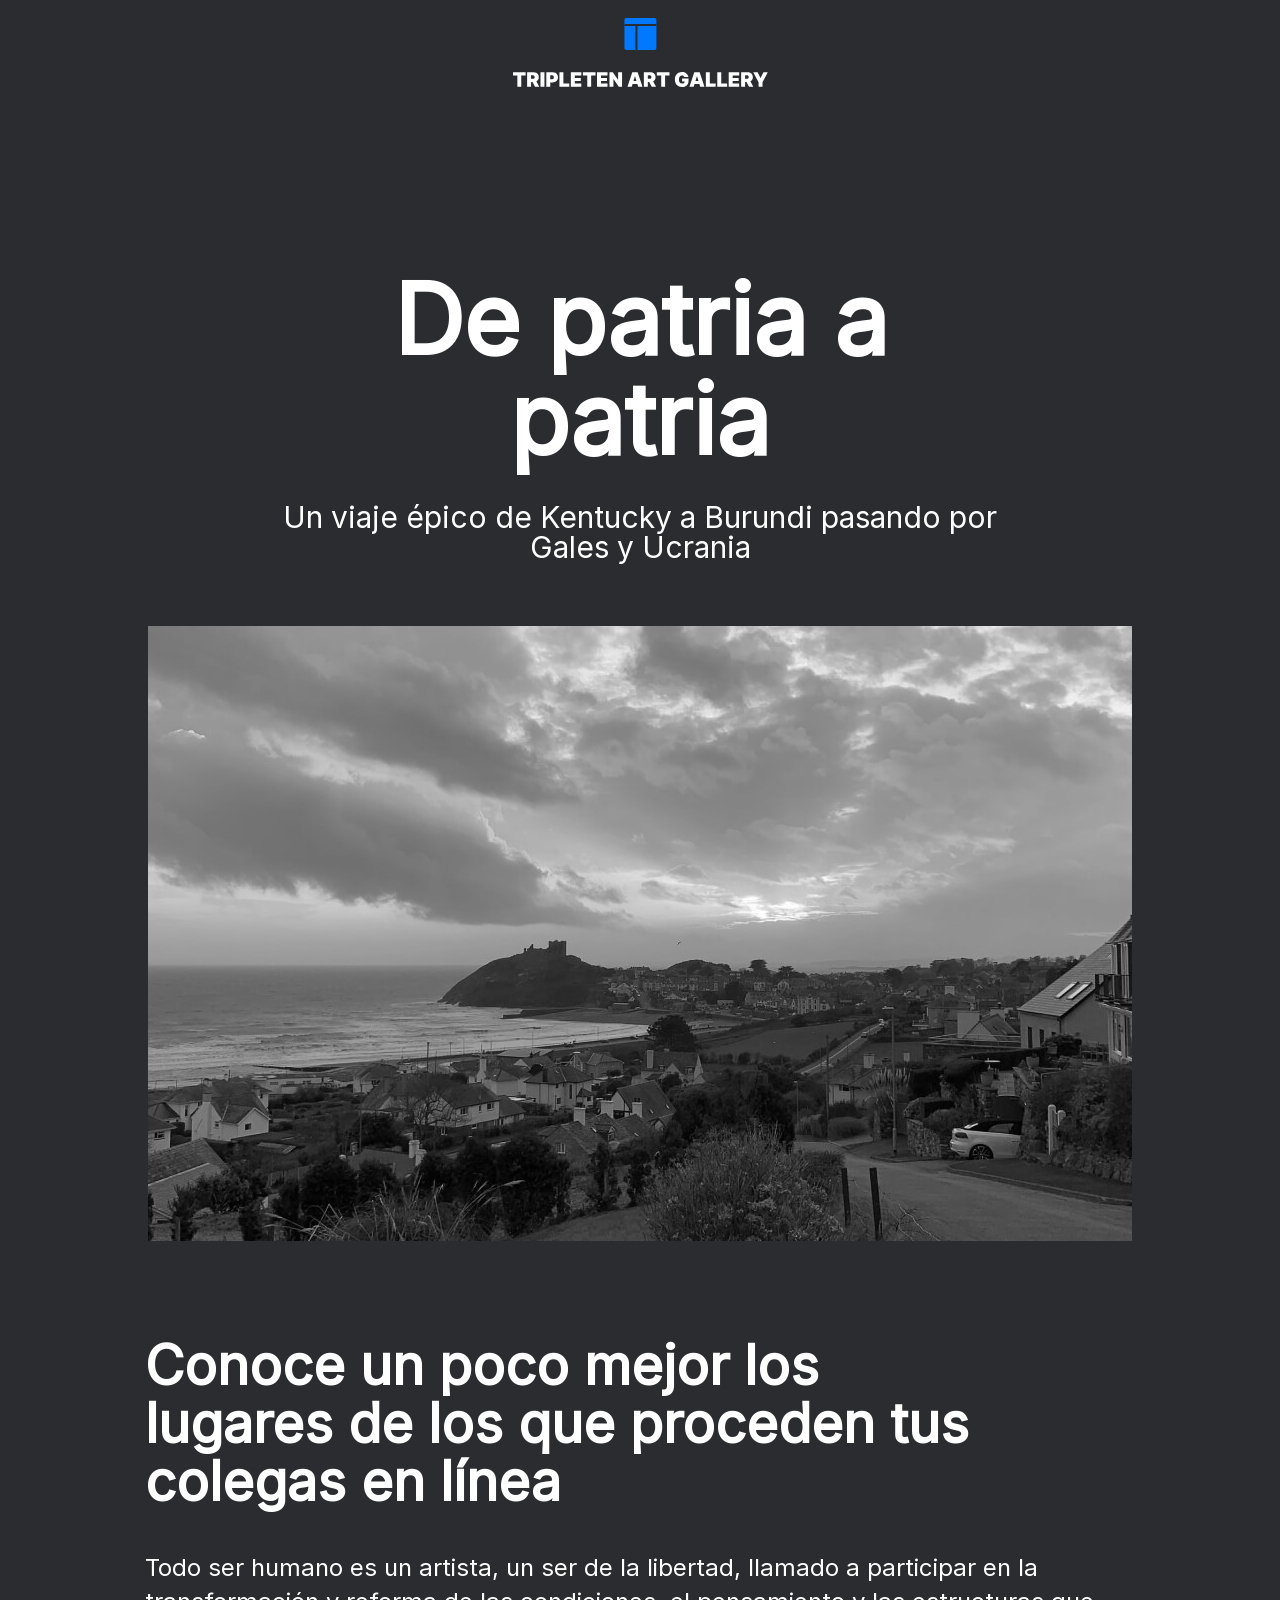
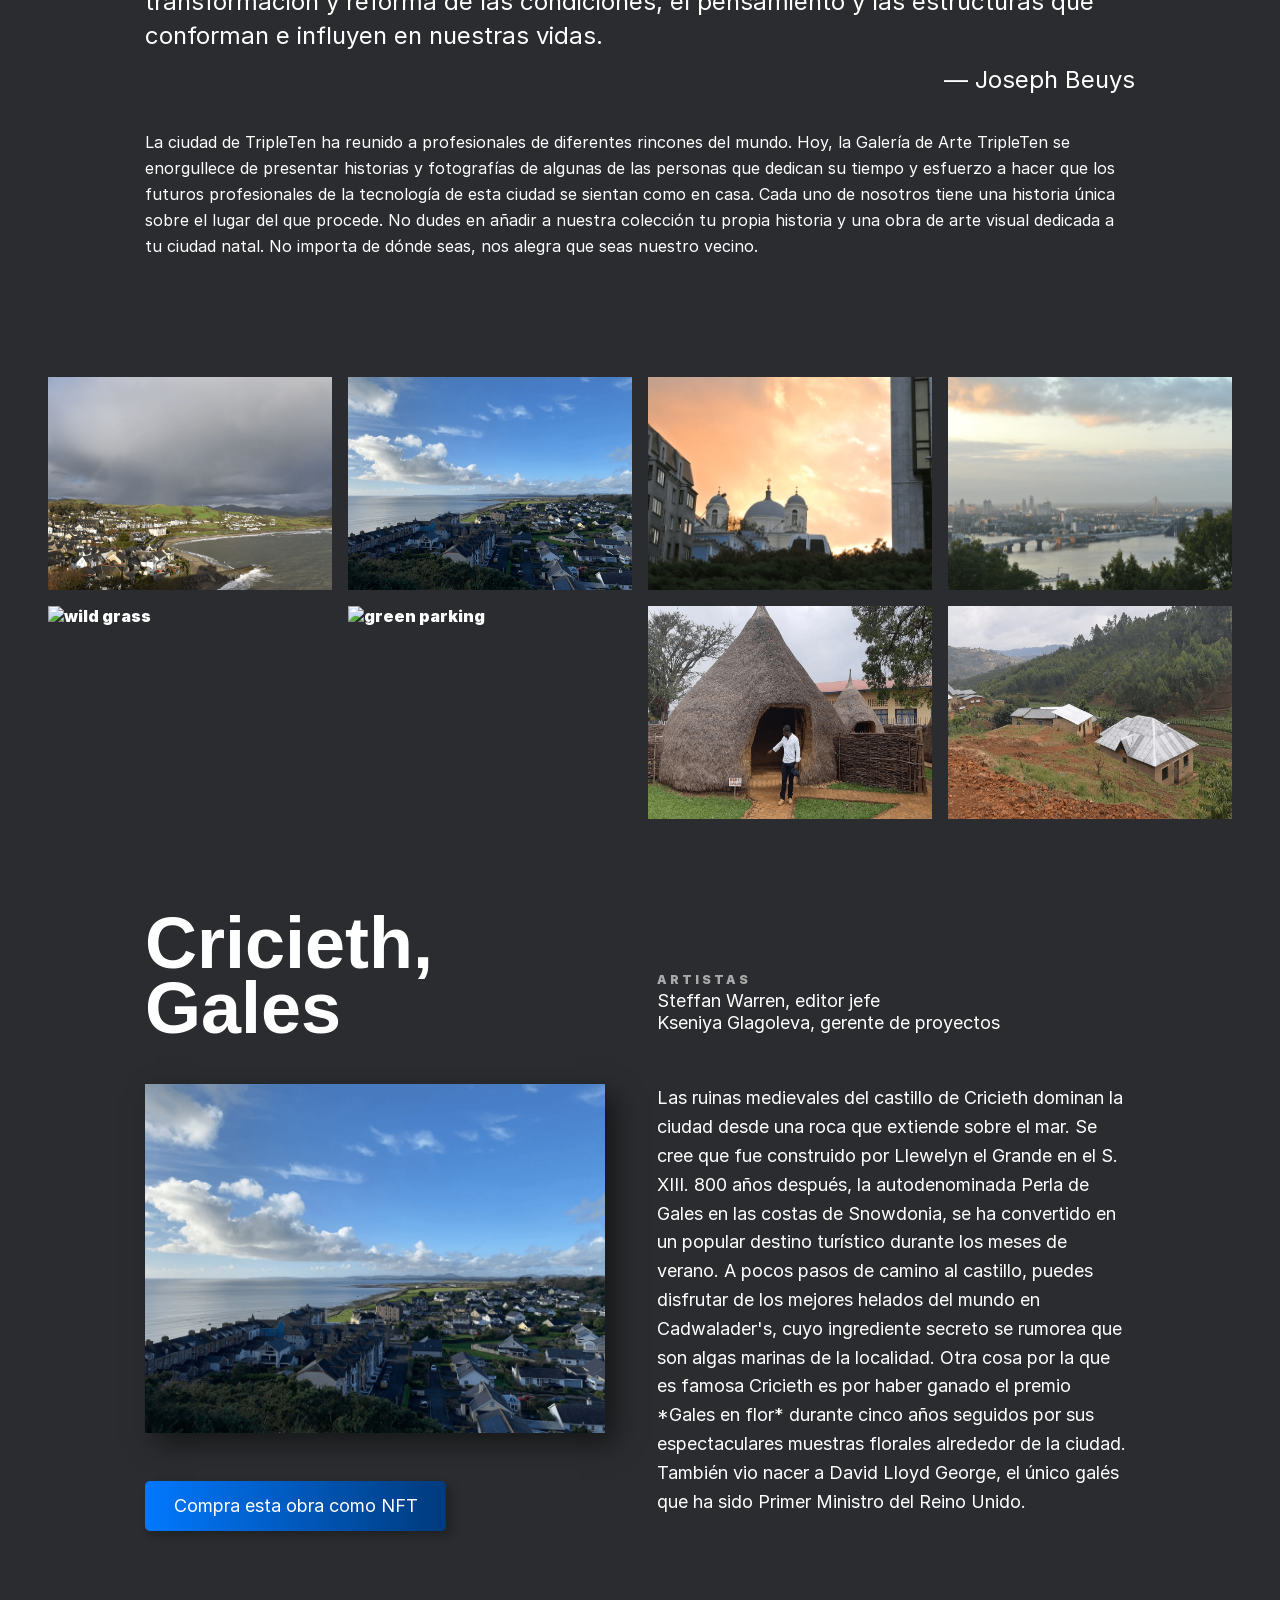
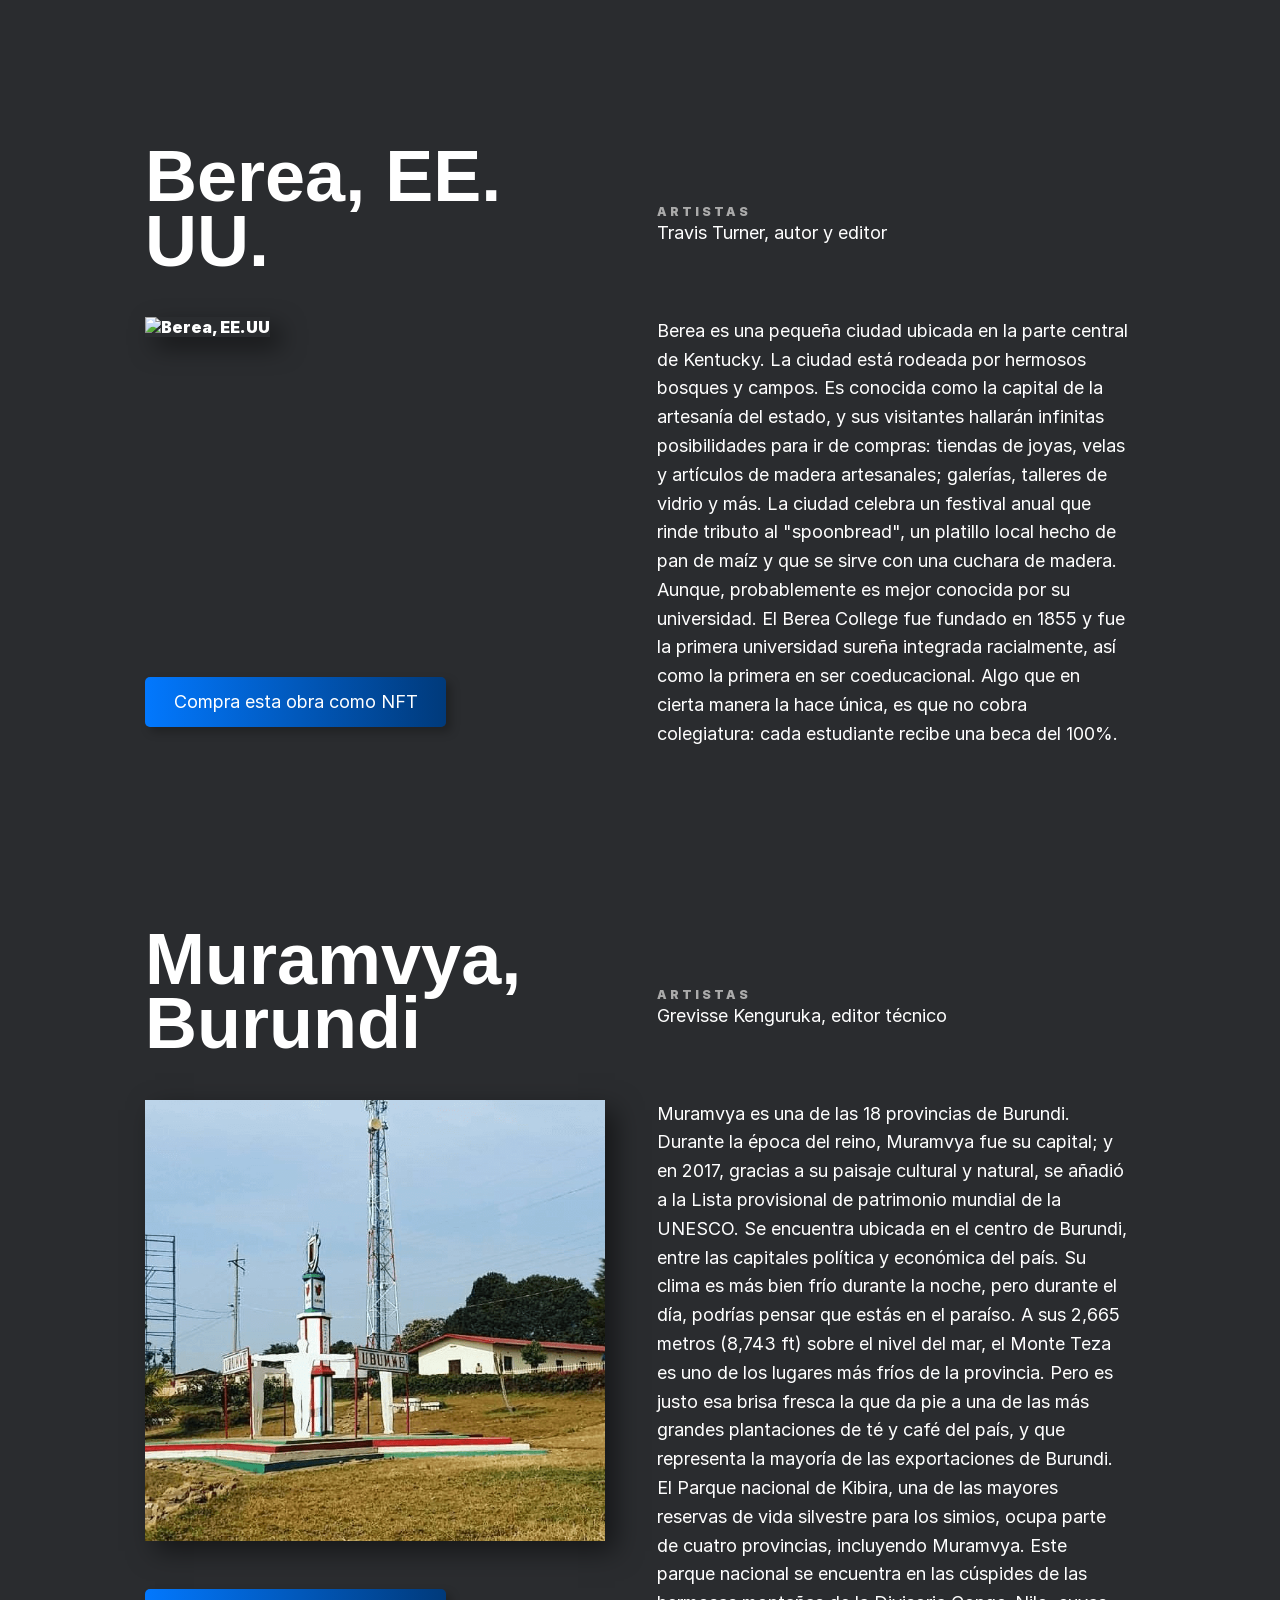
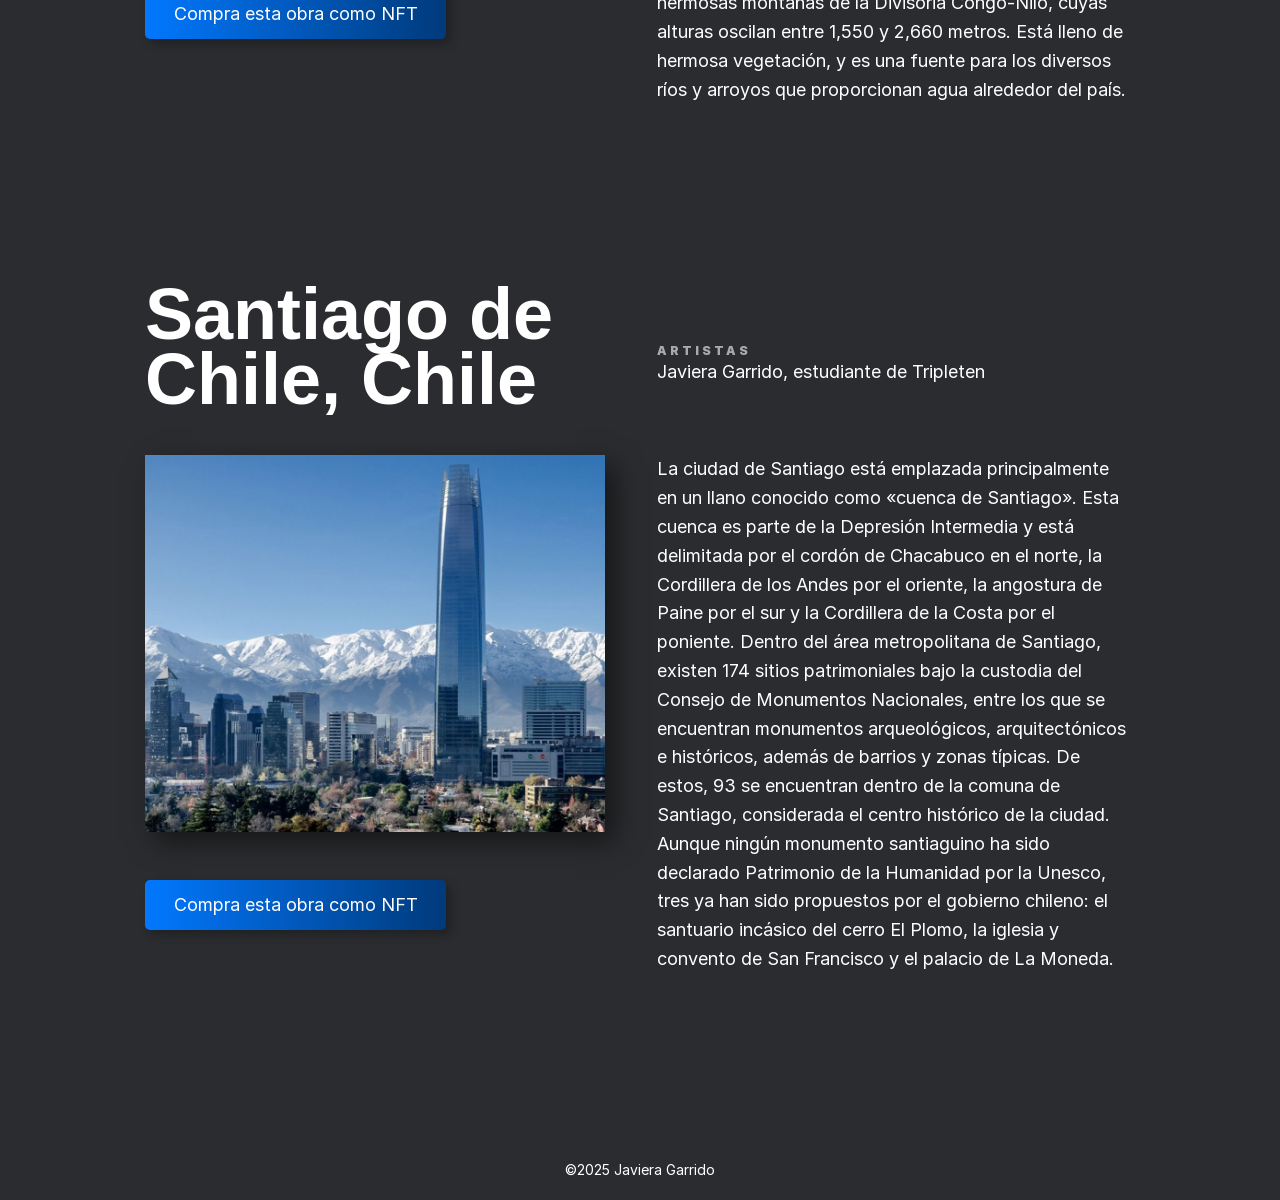
==== commit 24947579: "Proyecto Finalizado" ====
--- a/index.html
+++ b/index.html
@@ -115,7 +115,7 @@
               <div class="places__content">
                 <h2 class="places__header">Santiago de Chile, Chile</h2>
                <div class="places__image">
-                <img src="./images/Santiago de Chile.jpg" alt="Santiago de Chile" class="places__image-item"/>
+                <img src="./images/Santiago, Chile.png" alt="Santiago de Chile" class="places__image-item"/>
                 </div>
                 <a class="places__button" href="https://www.theverge.com/22310188/nft-explainer-what-is-blockchain-crypto-art-faq">Compra esta obra como NFT</a>
                 <a href="https://www.theverge.com/22310188/nft-explainer-what-is-blockchain-crypto-art-faq"
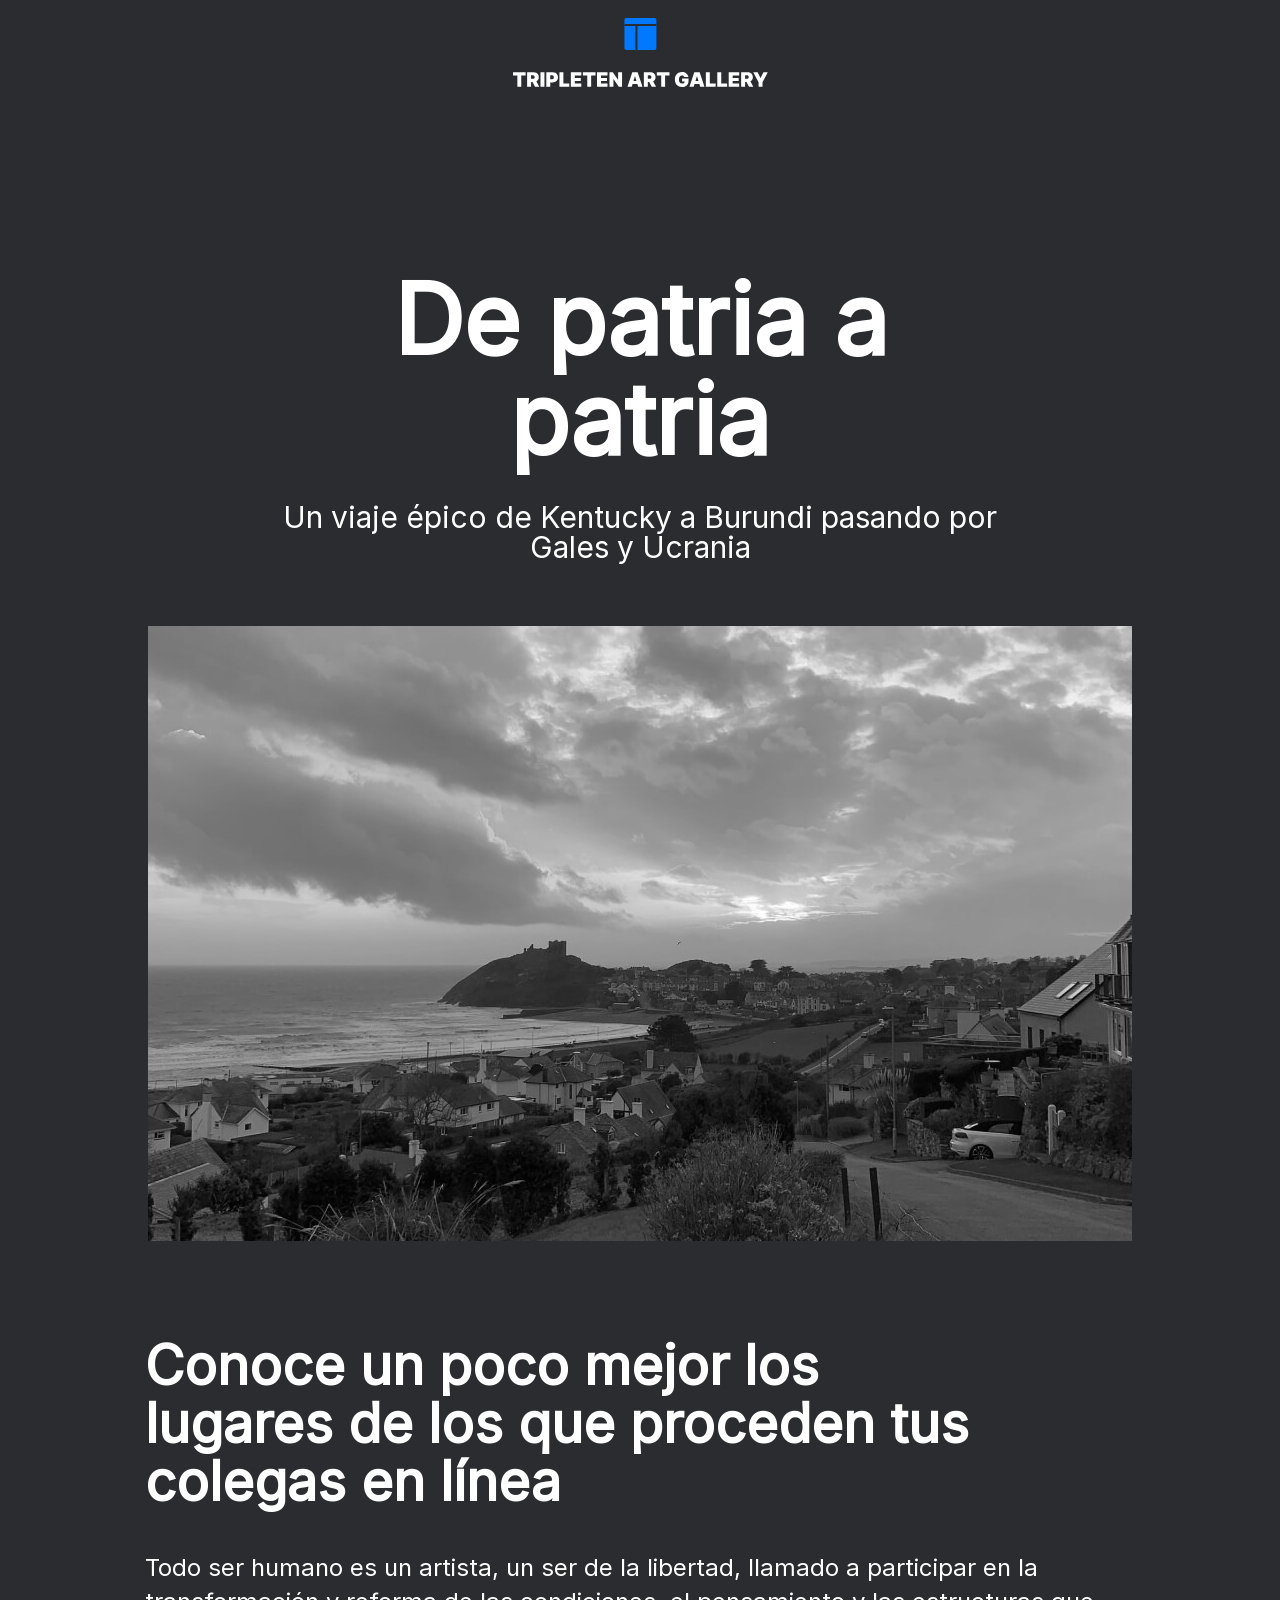
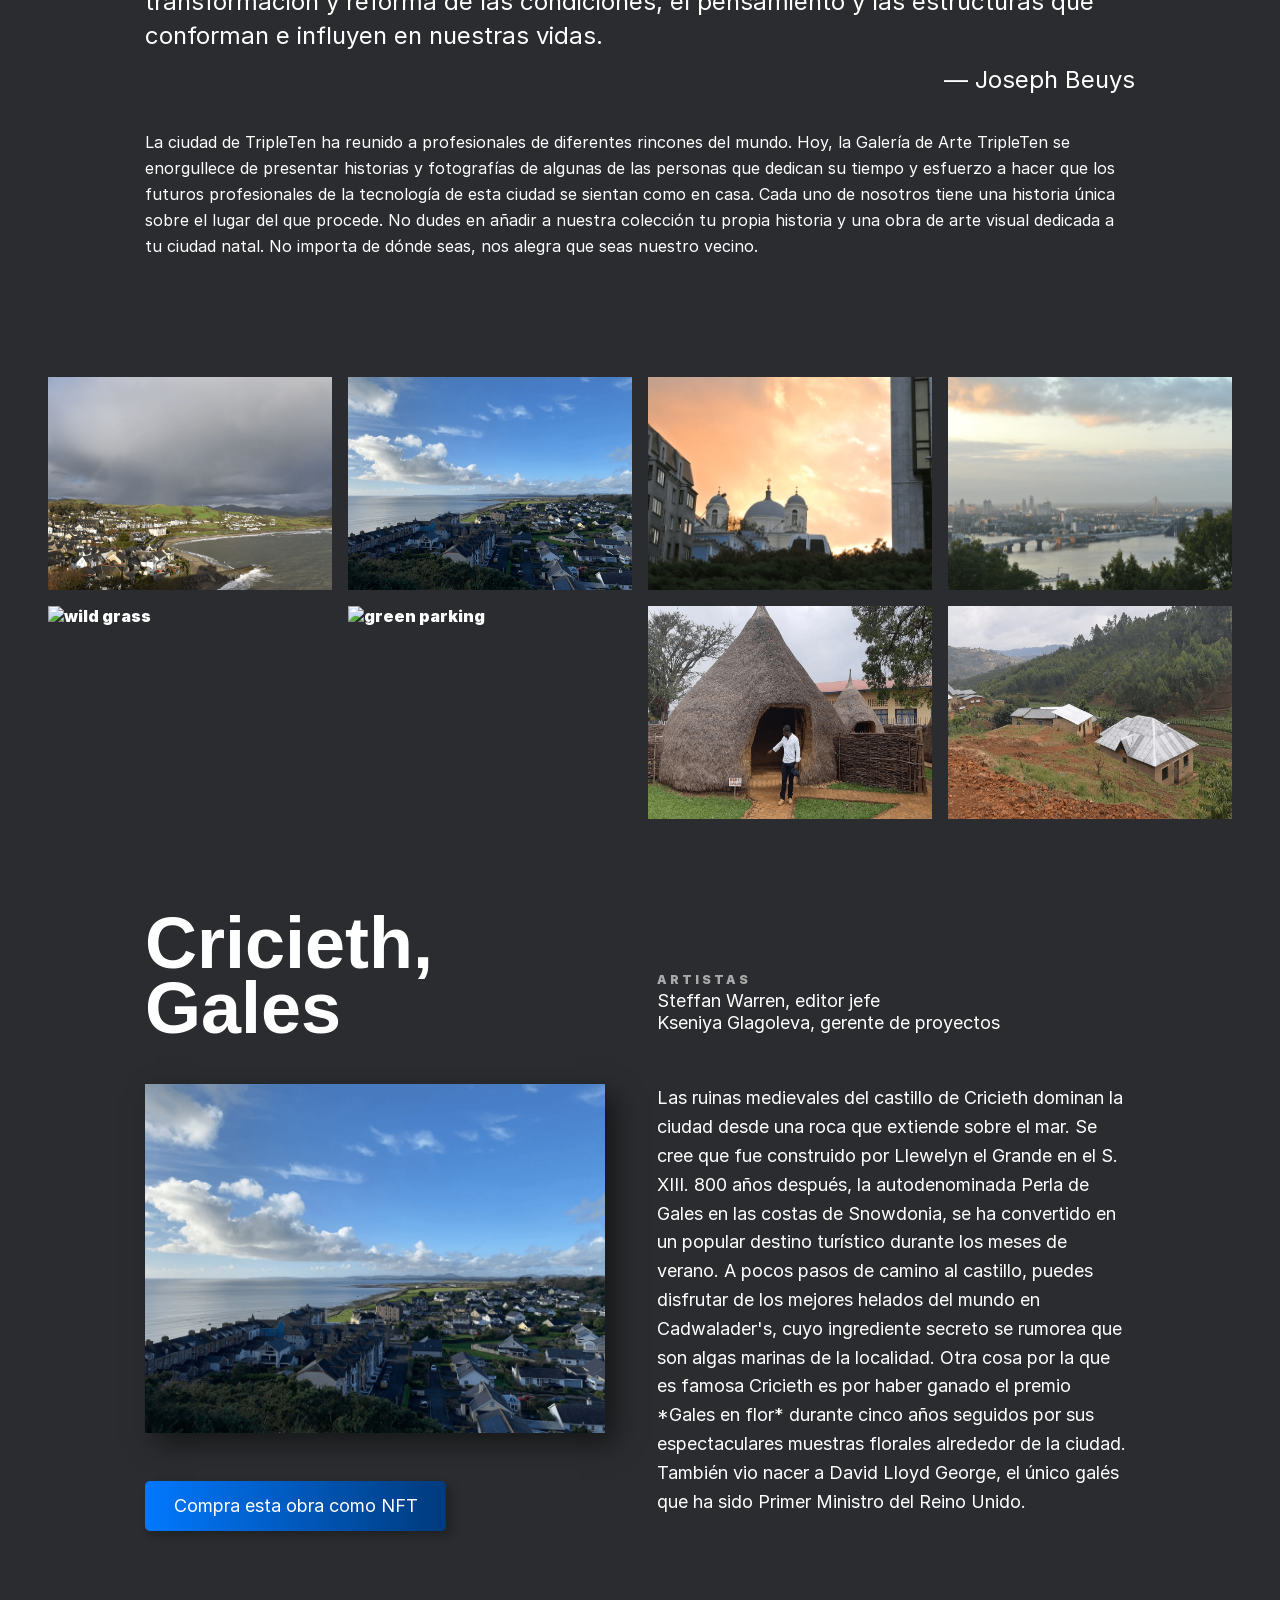
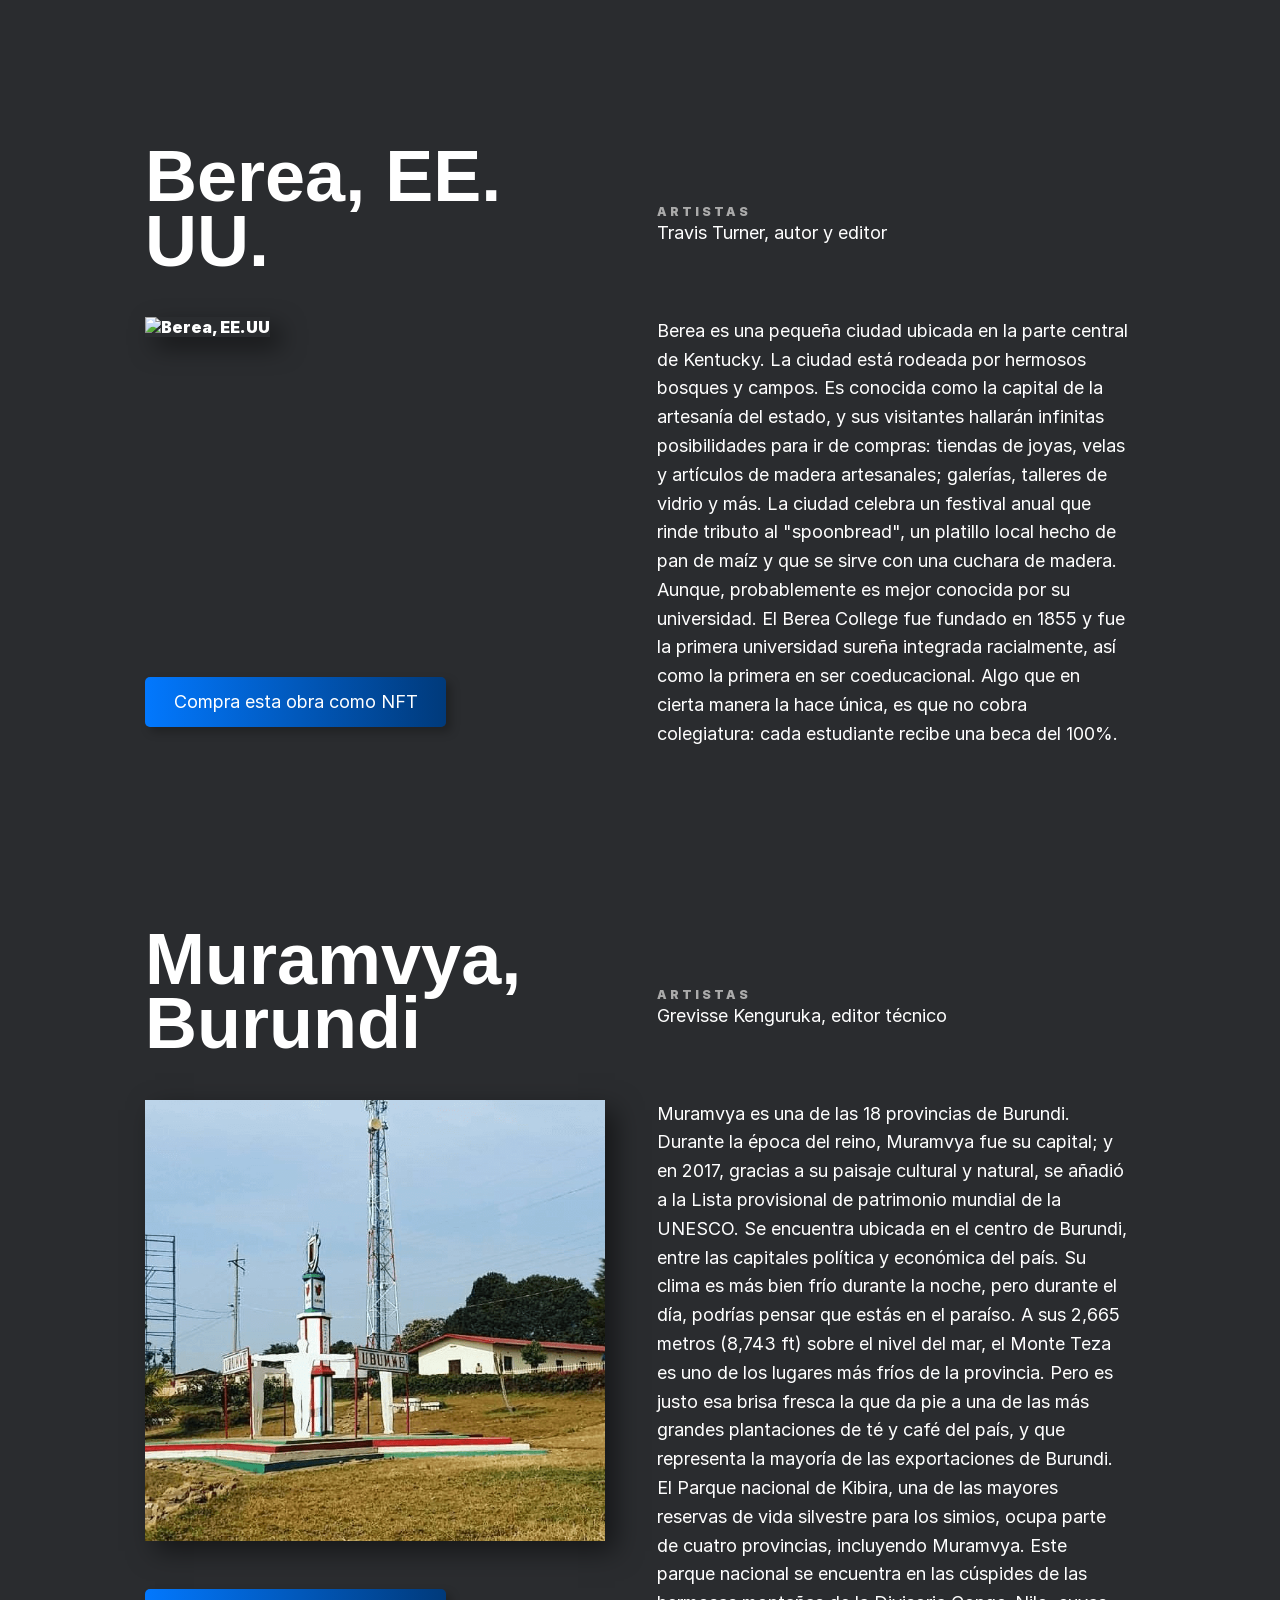
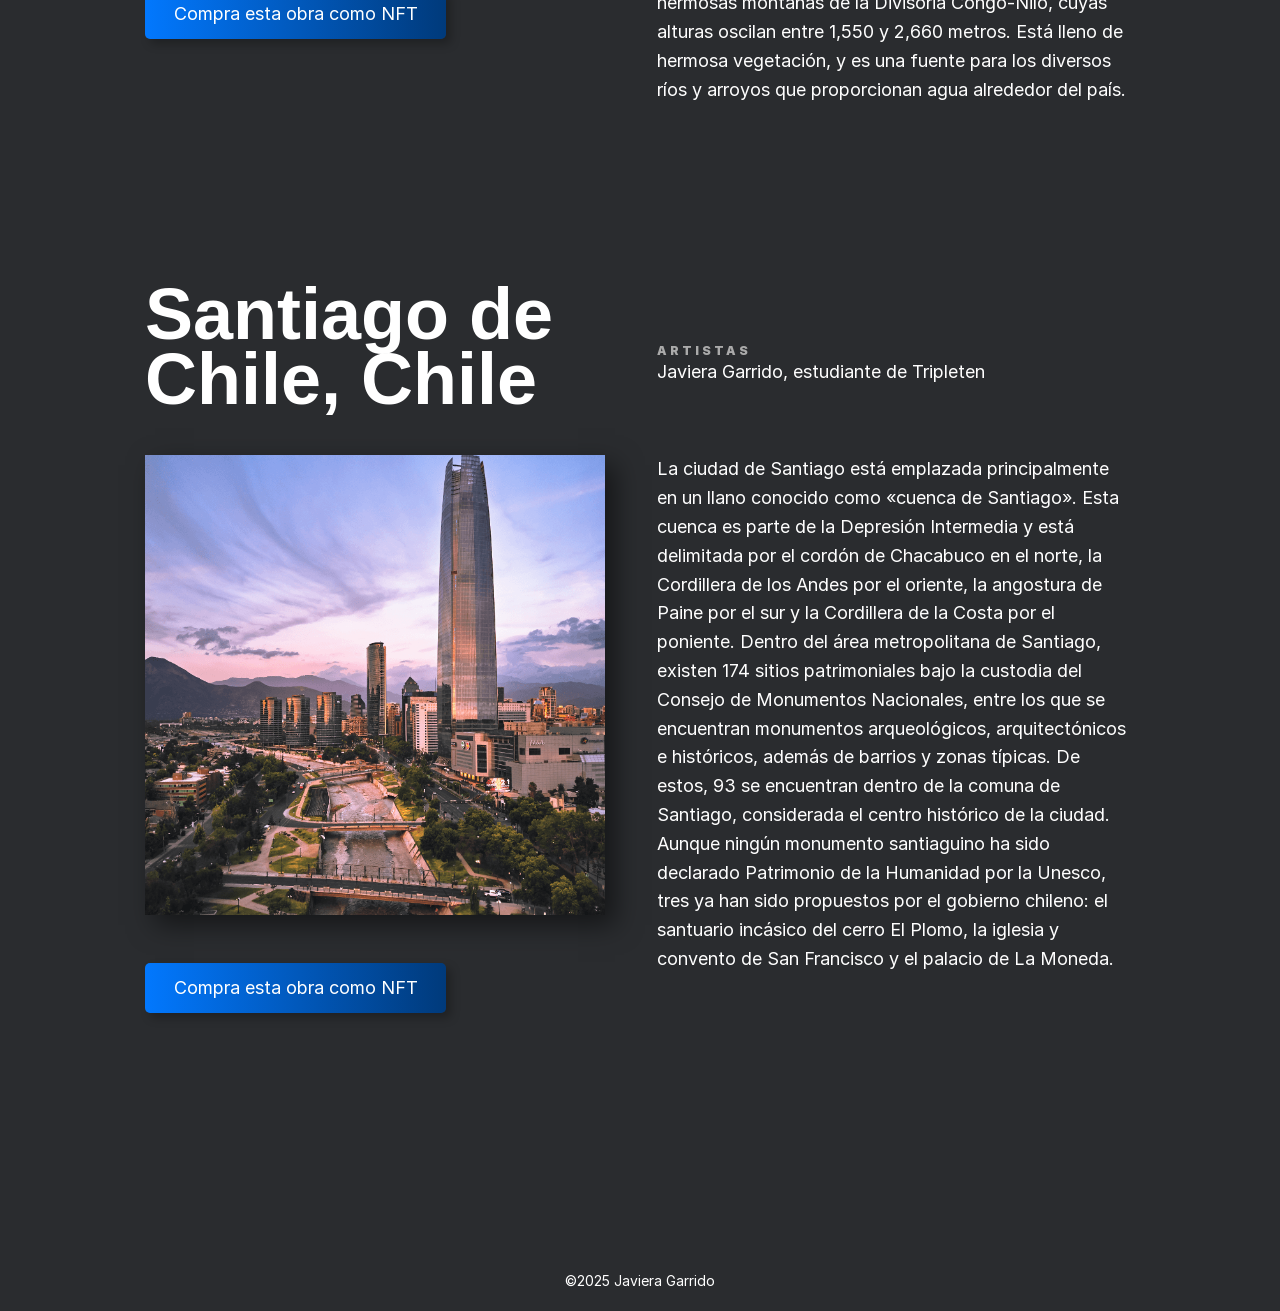
==== commit aa05038e: "proyecto finalizado" ====
--- a/index.html
+++ b/index.html
@@ -115,7 +115,7 @@
               <div class="places__content">
                 <h2 class="places__header">Santiago de Chile, Chile</h2>
                <div class="places__image">
-                <img src="./images/Santiago, Chile.png" alt="Santiago de Chile" class="places__image-item"/>
+                <img src="./images/Screenshot 2025-05-13 160800.png" alt="Santiago de Chile" class="places__image-item"/>
                 </div>
                 <a class="places__button" href="https://www.theverge.com/22310188/nft-explainer-what-is-blockchain-crypto-art-faq">Compra esta obra como NFT</a>
                 <a href="https://www.theverge.com/22310188/nft-explainer-what-is-blockchain-crypto-art-faq"
